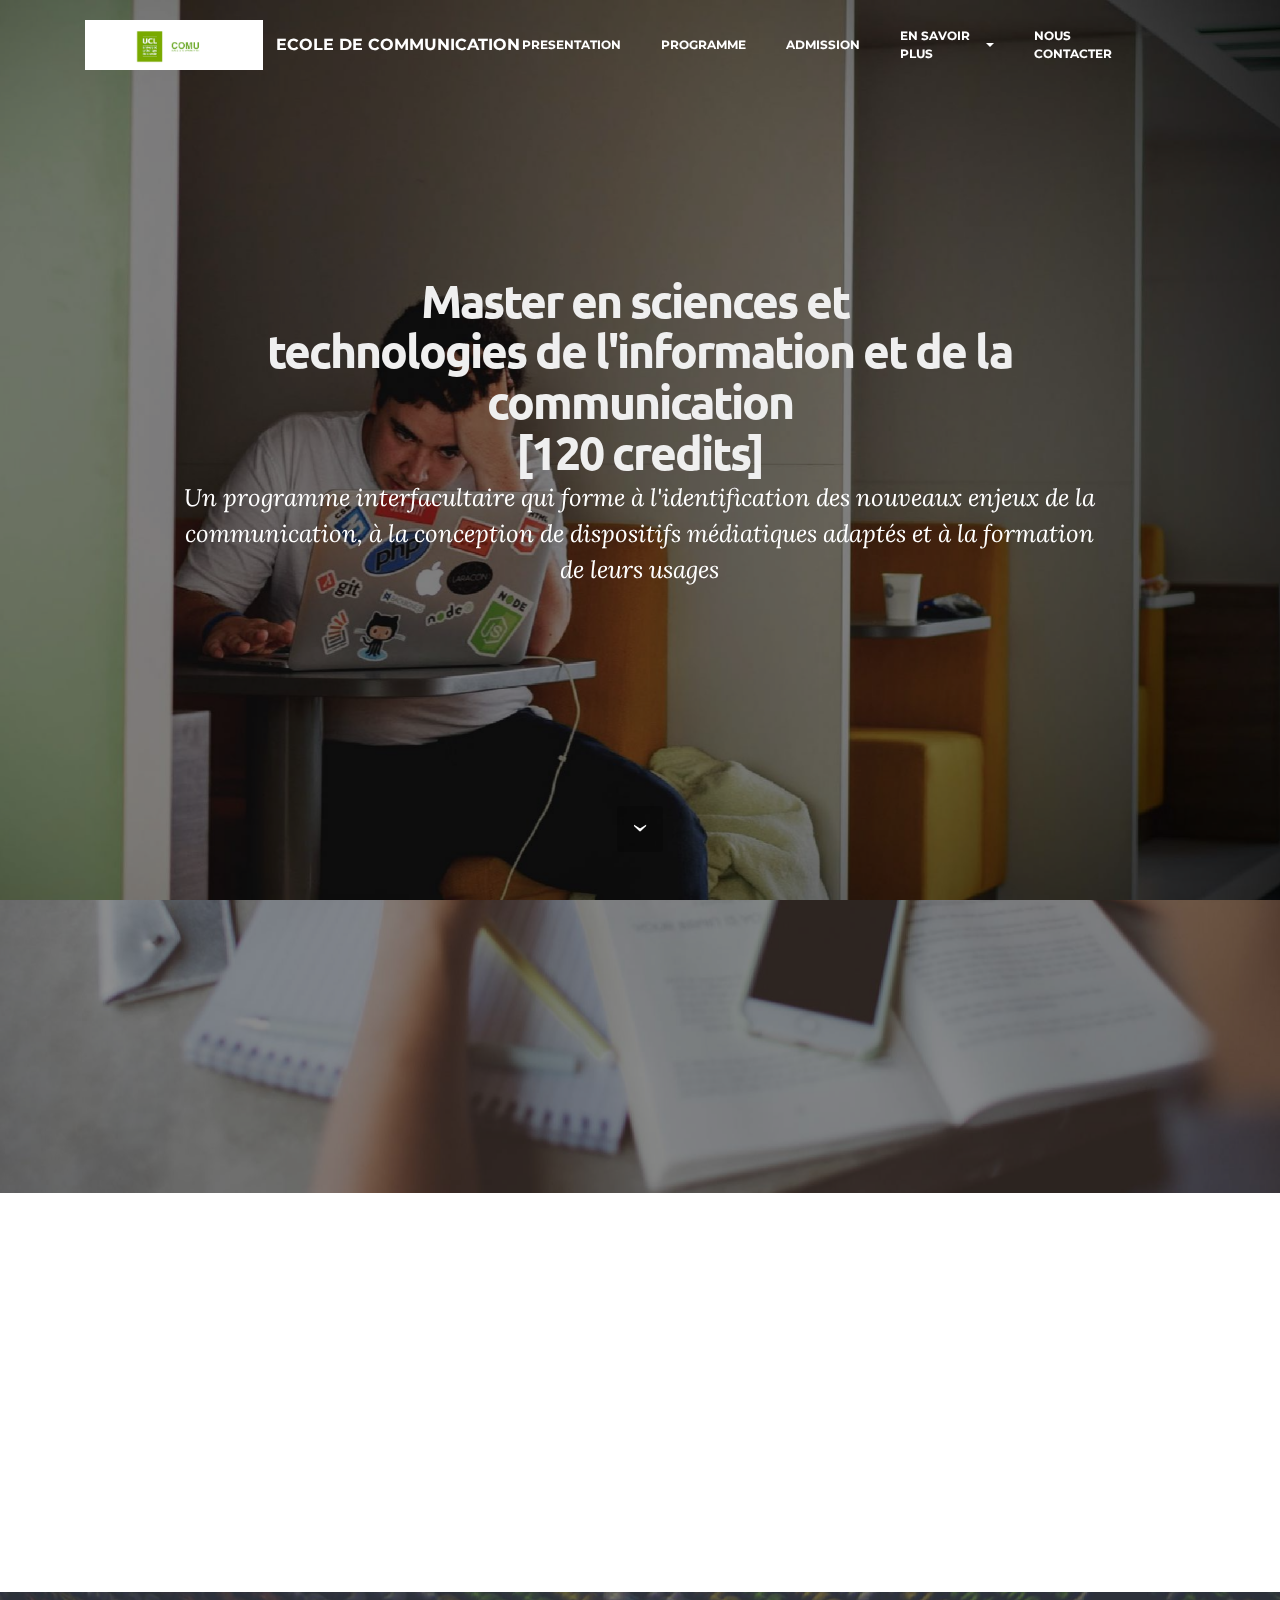
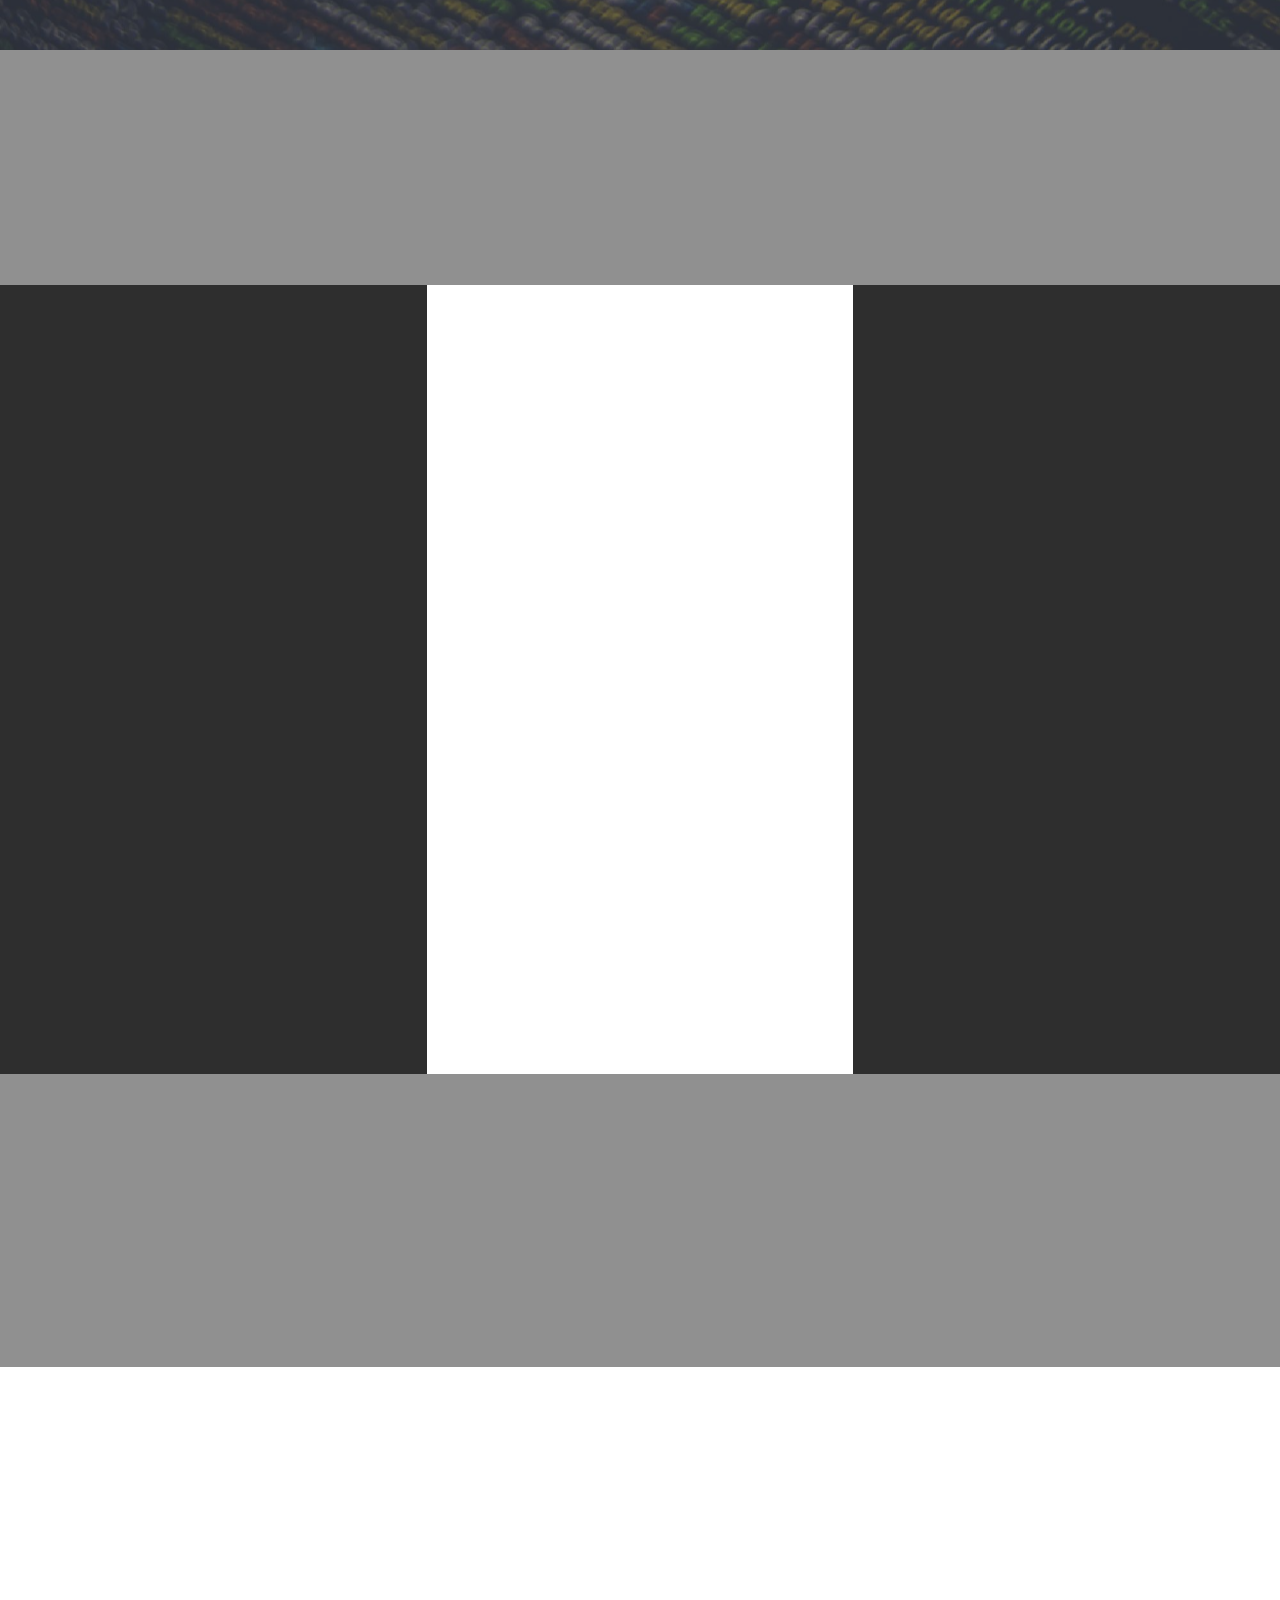
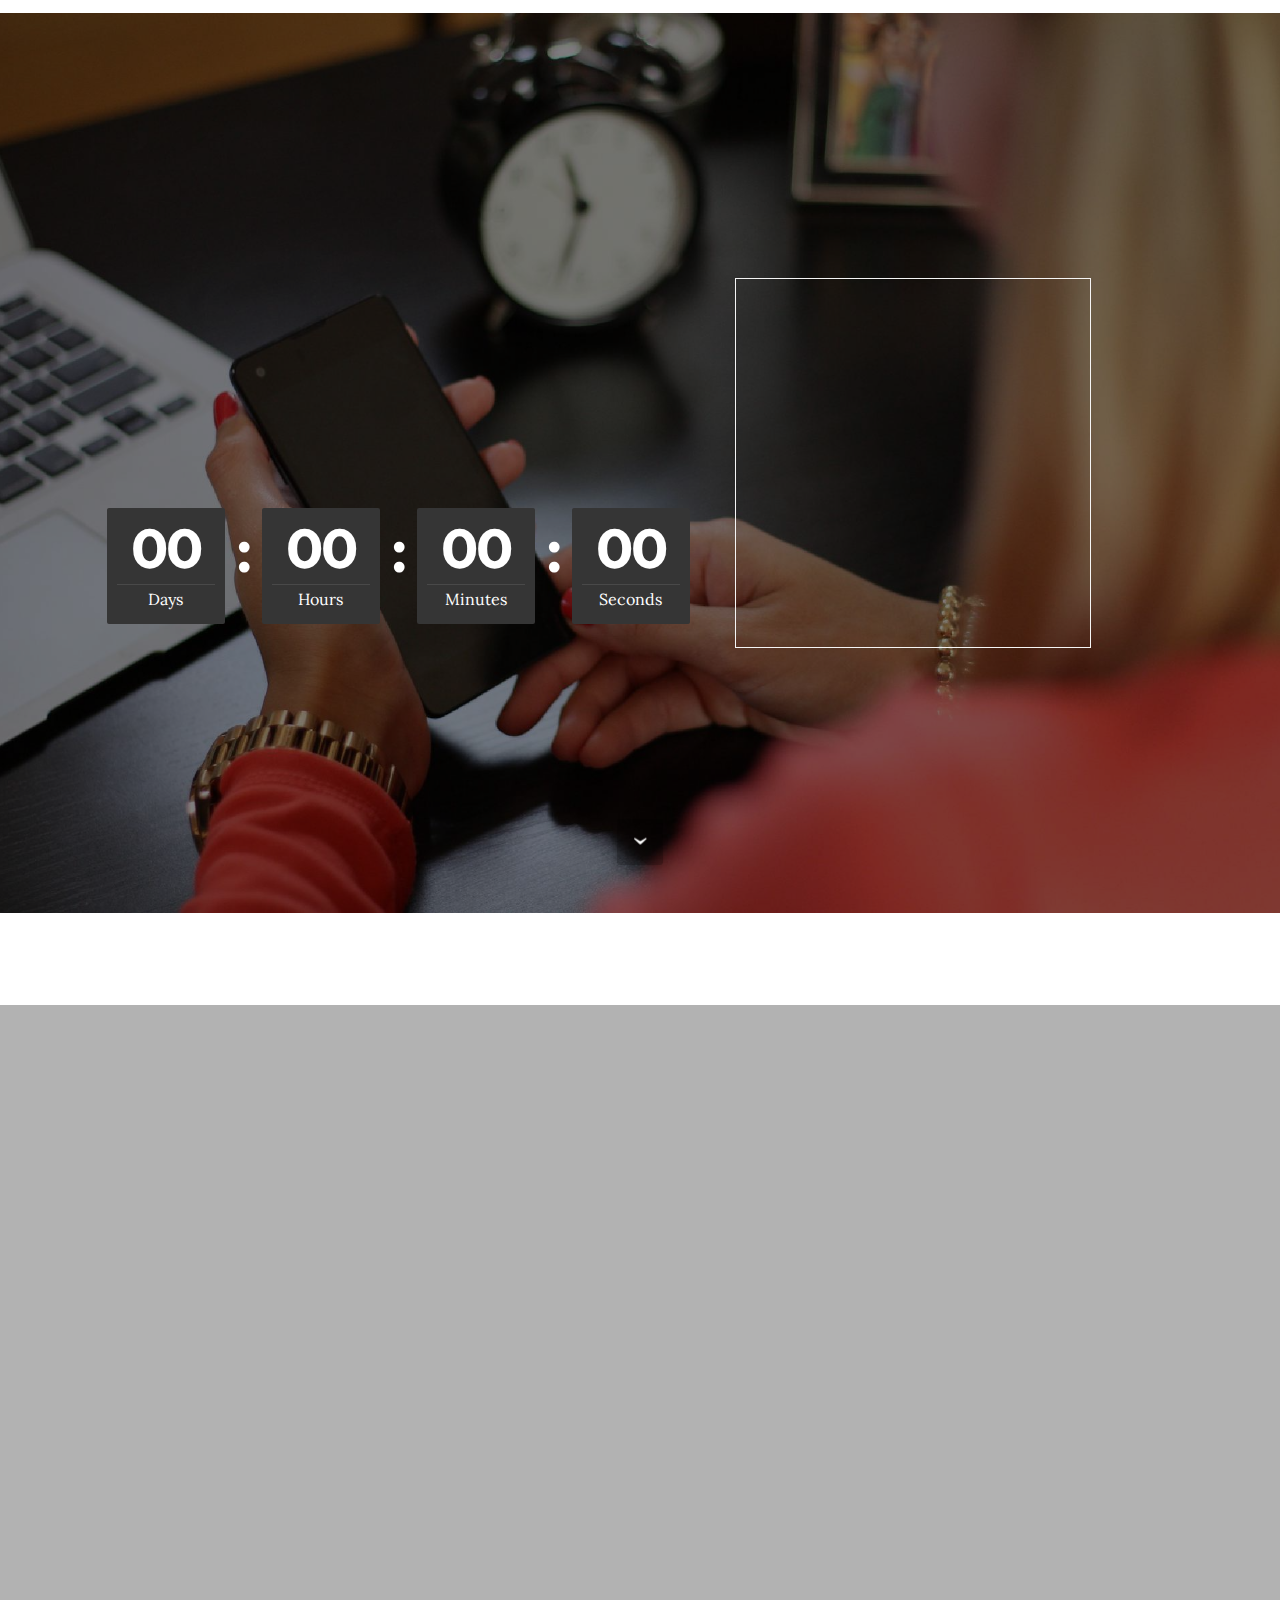
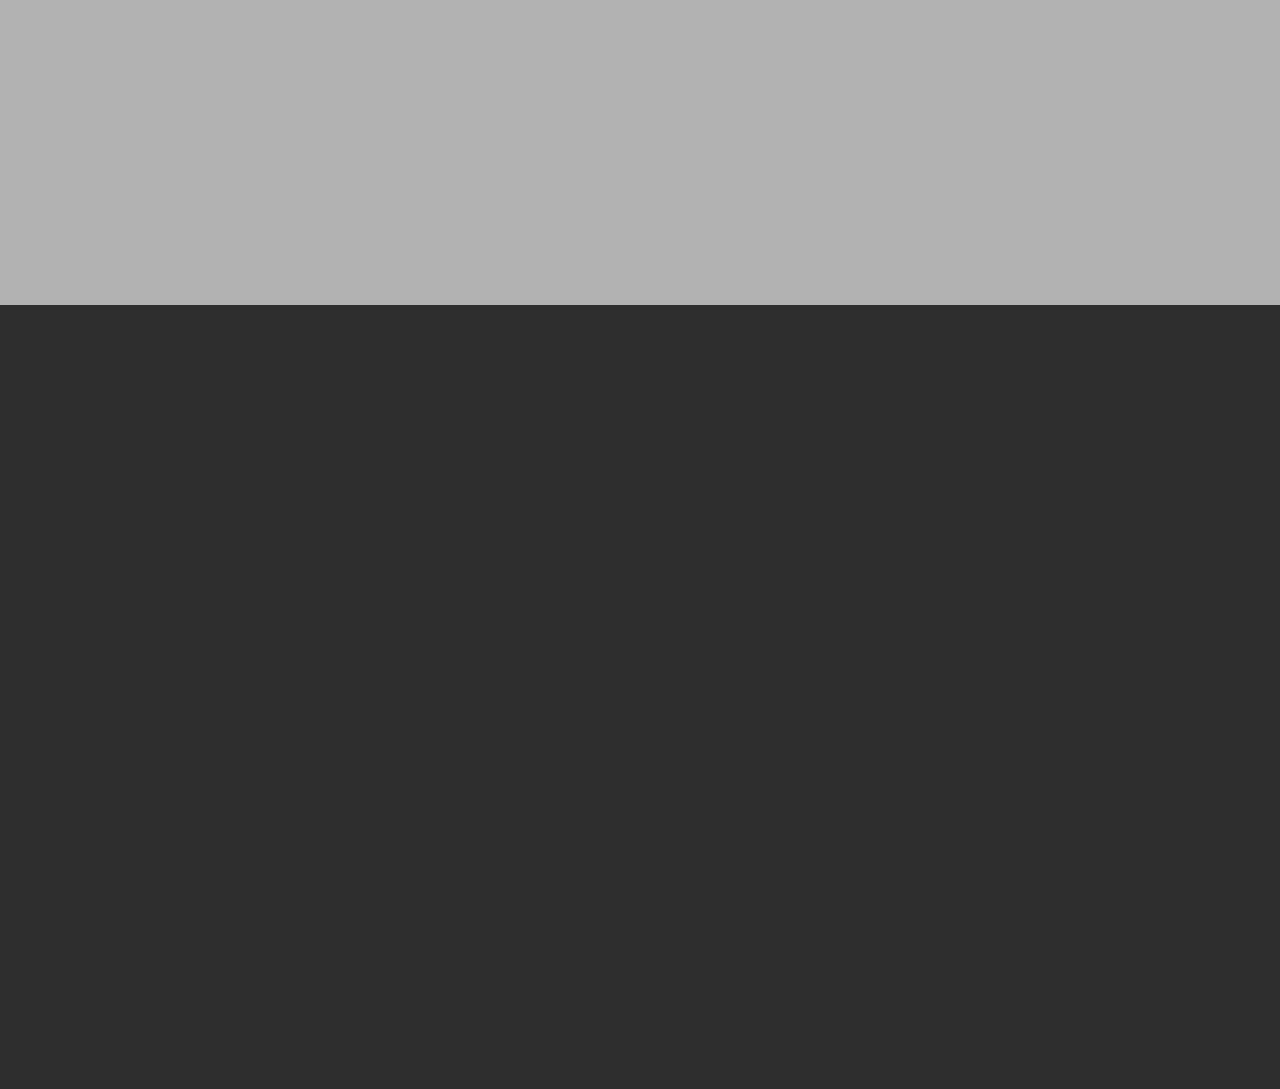
==== index.html @ 21ec198d "create github pages" ====
<!DOCTYPE html>
<html>
<head>
  <!-- Site made with Mobirise Website Builder v3.12.1, https://mobirise.com -->
  <meta charset="UTF-8">
  <meta http-equiv="X-UA-Compatible" content="IE=edge">
  <meta name="generator" content="Mobirise v3.12.1, mobirise.com">
  <meta name="viewport" content="width=device-width, initial-scale=1">
  <link rel="shortcut icon" href="assets/images/comu-455x128.png" type="image/x-icon">
  <meta name="description" content="">
  
  <link rel="stylesheet" href="https://fonts.googleapis.com/css?family=Lora:400,700,400italic,700italic&amp;subset=latin">
  <link rel="stylesheet" href="https://fonts.googleapis.com/css?family=Montserrat:400,700">
  <link rel="stylesheet" href="https://fonts.googleapis.com/css?family=Raleway:100,100i,200,200i,300,300i,400,400i,500,500i,600,600i,700,700i,800,800i,900,900i">
  <link rel="stylesheet" href="assets/bootstrap-material-design-font/css/material.css">
  <link rel="stylesheet" href="assets/web/assets/mobirise-icons/mobirise-icons.css">
  <link rel="stylesheet" href="assets/tether/tether.min.css">
  <link rel="stylesheet" href="assets/bootstrap/css/bootstrap.min.css">
  <link rel="stylesheet" href="assets/dropdown/css/style.css">
  <link rel="stylesheet" href="assets/animate.css/animate.min.css">
  <link rel="stylesheet" href="assets/socicon/css/styles.css">
  <link rel="stylesheet" href="assets/theme/css/style.css">
  <link rel="stylesheet" href="assets/mobirise3-blocks-plugin/css/style.css">
  <link rel="stylesheet" href="assets/mobirise/css/mbr-additional.css" type="text/css">
  
  
  
</head>
<body>
<section id="menu-9">

    <nav class="navbar navbar-dropdown bg-color transparent navbar-fixed-top">
        <div class="container">

            <div class="mbr-table">
                <div class="mbr-table-cell">

                    <div class="navbar-brand">
                        <a href="http://www.comu.be/comu/" target="_blank" class="navbar-logo"><img src="assets/images/comu-455x128.png" alt="Mobirise"></a>
                        <a class="navbar-caption" href="https://mobirise.com">ECOLE DE COMMUNICATION&nbsp;</a>
                    </div>

                </div>
                <div class="mbr-table-cell">

                    <button class="navbar-toggler pull-xs-right hidden-md-up" type="button" data-toggle="collapse" data-target="#exCollapsingNavbar">
                        <div class="hamburger-icon"></div>
                    </button>

                    <ul class="nav-dropdown collapse pull-xs-right nav navbar-nav navbar-toggleable-sm" id="exCollapsingNavbar"><li class="nav-item"><a class="nav-link link" href="index.html#msg-box8-4">PRESENTATION</a></li><li class="nav-item"><a class="nav-link link" href="index.html#msg-box8-a">PROGRAMME</a></li><li class="nav-item"><a class="nav-link link" href="index.html#msg-box8-b">ADMISSION</a></li><li class="nav-item dropdown"><a class="nav-link link dropdown-toggle" href="index.html#extHeader13-e" data-toggle="dropdown-submenu" aria-expanded="false">EN SAVOIR PLUS</a><div class="dropdown-menu"><a class="dropdown-item" href="index.html#extHeader13-e">Demande de brochure</a><a class="dropdown-item" href="index.html#header2-g">A propos du Bac</a></div></li><li class="nav-item"><a class="nav-link link" href="index.html#contacts2-i" aria-expanded="false">NOUS CONTACTER</a></li><li class="nav-item dropdown"><a class="nav-link link" href="https://mobirise.com/" aria-expanded="false"></a></li></ul>
                    <button hidden="" class="navbar-toggler navbar-close" type="button" data-toggle="collapse" data-target="#exCollapsingNavbar">
                        <div class="close-icon"></div>
                    </button>

                </div>
            </div>

        </div>
    </nav>

</section>

<section class="engine"><a rel="external" href="https://mobirise.com">mobirise.com</a></section><section class="mbr-section mbr-section-hero mbr-section-full mbr-parallax-background mbr-section-with-arrow mbr-after-navbar" id="header1-0" style="background-image: url(assets/images/mbr-2000x1336.jpg);">

    <div class="mbr-overlay" style="opacity: 0.5; background-color: rgb(0, 0, 0);"></div>

    <div class="mbr-table-cell">

        <div class="container">
            <div class="row">
                <div class="mbr-section col-md-10 col-md-offset-1 text-xs-center">

                    <h1 class="mbr-section-title display-1">Master en sciences et&nbsp;<br>technologies de l'information et de la communication <br>[120 credits]<br></h1>
                    <p class="mbr-section-lead lead">Un programme interfacultaire qui forme à l'identification des nouveaux enjeux de la communication, à la conception de dispositifs médiatiques adaptés et à la formation de leurs usages</p>
                    
                </div>
            </div>
        </div>
    </div>

    <div class="mbr-arrow mbr-arrow-floating" aria-hidden="true"><a href="#msg-box8-4"><i class="mbr-arrow-icon"></i></a></div>

</section>

<section class="mbr-section article mbr-parallax-background" id="msg-box8-4" style="background-image: url(assets/images/mbr-2000x1511.jpg); padding-top: 120px; padding-bottom: 120px;">

    <div class="mbr-overlay" style="opacity: 0.5; background-color: rgb(34, 34, 34);">
    </div>
    <div class="container">
        <div class="row">
            <div class="col-md-8 col-md-offset-2 text-xs-center">
                <h3 class="mbr-section-title display-2">Philosophie de la formation</h3>
                
                
            </div>
        </div>
    </div>

</section>

<section class="mbr-section article mbr-section__container" id="content7-5" style="background-color: rgb(255, 255, 255); padding-top: 20px; padding-bottom: 20px;">

    <div class="container">
        <div class="row">
            <div class="col-xs-12 col-md-4 lead"><p>Cette formation vise à vous former aux compétences requises pour :</p><ul><li><strong>identifier les nouveaux enjeux</strong> liés au développement de technologies médiatiques et numériques ;</li><li><strong>concevoir</strong>, <strong>réaliser</strong>, <strong>mettre en place</strong> et <strong>évaluer</strong> des dispositifs médiatiques adaptés ;</li><li><strong>former les usagers</strong> de ceux-ci aux nouvelles compétences médiatiques et numériques.&nbsp;</li></ul></div>
            <div class="col-xs-12 col-md-4 lead"><p>Les <strong>dispositifs</strong> que vous développerez et analyserez [livre électronique, app mobile, animation théâtrale ou muséale, site web, documentaire, jeu, etc.] &nbsp;seront abordés en tant qu'agencements médiatiques, c'est-à-dire possédant une <strong>dimension informationnelle</strong> [traiter un thème], <strong>technique</strong> [être une machine] et <strong>sociale</strong> [relier les personnes]. Ces dispositifs ont pour objet de produire, mettre à disposition et valoriser des ressources et favoriser la médiation de connaissances.&nbsp;</p></div>
            <div class="col-xs-12 col-md-4 lead"><p>Pour assurer à cette formation l'<strong>expertise interdisciplinaire</strong> nécessaire, ce master est construit sur une structure interfacultaire au sein de l'UCL, qui associe la Faculté de philosophie, arts et lettres et la Faculté des sciences économiques, sociales, politiques et de communication, plus particulièrement son Ecole de communication.</p><p><br></p><p>Le <strong>programme</strong> se compose d'un tronc commun, d'une finalité spécialisée, d'un mémoire, d'un stage et de 3 blocs d'options à choisir.</p></div>
        </div>
    </div>

</section>

<section class="mbr-section article mbr-parallax-background" id="msg-box8-a" style="background-image: url(assets/images/mbr-3-2000x1333.jpg); padding-top: 120px; padding-bottom: 120px;">

    <div class="mbr-overlay" style="opacity: 0.5; background-color: rgb(34, 34, 34);">
    </div>
    <div class="container">
        <div class="row">
            <div class="col-md-8 col-md-offset-2 text-xs-center">
                <h3 class="mbr-section-title display-2">Structure du programme</h3>
                
                
            </div>
        </div>
    </div>

</section>

<section class="mbr-cards mbr-section mbr-section-nopadding" id="features1-7" style="background-color: rgb(255, 255, 255);">

        

    <div class="mbr-cards-row row striped">

        <div class="mbr-cards-col col-xs-12 col-lg-4" style="padding-top: 80px; padding-bottom: 80px;">
            <div class="container">
                <div class="card cart-block">
                    <div class="card-img"><img src="assets/images/table.jpg" class="card-img-top"></div>
                    <div class="card-block">
                        <h4 class="card-title">Tronc &nbsp;commun</h4>
                        <h5 class="card-subtitle">La formation de base</h5>
                        <p class="card-text">Parcours Multimédia<br>Dispositifs médiatiques et connaissances<br>Méthodologies de traitement informatique des données<br>Langues (anglais ou néerlandais)<br>Stage<br>Mémoire</p>
                        <div class="card-btn"><a href="https://uclouvain.be/prog-2017-stic2m-lstic200t" class="btn btn-primary" target="_blank"><span class="mbri-plus mbr-iconfont mbr-iconfont-btn"></span></a></div>
                    </div>
                </div>
            </div>
        </div>
        <div class="mbr-cards-col col-xs-12 col-lg-4" style="padding-top: 80px; padding-bottom: 80px;">
            <div class="container">
                <div class="card cart-block">
                    <div class="card-img"><img src="assets/images/desktop.jpg" class="card-img-top"></div>
                    <div class="card-block">
                        <h4 class="card-title">Finalité spécialisée</h4>
                        <h5 class="card-subtitle">Ingénierie et technologies de la connaissance&nbsp;</h5>
                        <p class="card-text">Littératie médiatique<br>Sémiotique cognitive<br>Médias numériques et éducation<br>Séminaire de recherche en technologies cognitives [1] et [2]<br>Atelier de conception de médias [1] et [2]<br>Laboratoire de réalisation de multimédia<br></p>
                        <div class="card-btn"><a href="https://uclouvain.be/prog-2017-stic2m-lstic920s" class="btn btn-primary" target="_blank"><span class="mbri-plus mbr-iconfont mbr-iconfont-btn"></span></a></div>
                    </div>
                </div>
            </div>
        </div>
        <div class="mbr-cards-col col-xs-12 col-lg-4" style="padding-top: 80px; padding-bottom: 80px;">
            <div class="container">
                <div class="card cart-block">
                    <div class="card-img"><img src="assets/images/coworkers.jpg" class="card-img-top"></div>
                    <div class="card-block">
                        <h4 class="card-title">Options</h4>
                        <h5 class="card-subtitle">et cours au choix</h5>
                        <p class="card-text">Humanités numériques<br>Médiation des savoirs<br>Ergonomie cognitive<br>Bibliothéconomie<br>Techniques multimédia<br>Archivistique numérique<br>Genres médiatiques<br>Anthropologie du numérique<br>Echange erasmus/international<br>Cours au choix [2eme stage...]</p>
                        <div class="card-btn"><a href="https://uclouvain.be/prog-2017-stic2m-options" class="btn btn-primary" target="_blank"><span class="mbri-plus mbr-iconfont mbr-iconfont-btn"></span></a></div>
                    </div>
                </div>
            </div>
        </div>
        
        
        
    </div>
</section>

<section class="mbr-section article mbr-parallax-background" id="msg-box8-b" style="background-image: url(assets/images/mbr-6-2000x1333.jpg); padding-top: 120px; padding-bottom: 120px;">

    <div class="mbr-overlay" style="opacity: 0.5; background-color: rgb(34, 34, 34);">
    </div>
    <div class="container">
        <div class="row">
            <div class="col-md-8 col-md-offset-2 text-xs-center">
                <h3 class="mbr-section-title display-2">Conditions d'admission</h3>
                
                
            </div>
        </div>
    </div>

</section>

<section class="mbr-section article mbr-section__container" id="content1-c" style="background-color: rgb(255, 255, 255); padding-top: 20px; padding-bottom: 20px;">

    <div class="container">
        <div class="row">
            <div class="col-xs-12 lead"><p>1° Être titulaire d’un diplôme universitaire de premier cycle.</p><p><br></p><p>2° Apporter la preuve d'une maîtrise suffisante de la langue française (niveau B1 du <a href="https://cdn.uclouvain.be/reddot/doc/psp/documents/cadrecommun.pdf" target="_blank">Cadre européen commun de référence</a>).</p><p><br></p><p>3° Ce master n’étant pas lié à un bac spécifique (master dit « orphelin »), l’admission se fait uniquement sur dossier. En fonction du parcours antérieur de l'étudiant et des prérequis manquants, le jury pourra ajouter au programme de Master, un complément de formation de maximum 60 crédits (voir liste dans <a href="https://uclouvain.be/prog-2017-stic2m-module_complementaire" target="_blank">les conditions complémentaires d’accès</a>). Les unités d’enseignement reprises dans cette liste sont indicatives. En fonction du parcours antérieur de l’étudiant, d’autres unités pourraient être ajoutées à cette liste, sans toutefois pouvoir dépasser les 60 crédits.</p></div>
        </div>
    </div>

</section>

<section class="mbr-section mbr-section-hero mbr-section-full extHeader13" id="extHeader13-e" style="background-image: url(assets/images/mbr-4-2000x1333.jpg);">

    <div class="mbr-overlay" style="opacity: 0.5; background-color: rgb(0, 0, 0);">
    </div>

    <div class="mbr-table mbr-table-full">
        <div class="mbr-table-cell">

            <div class="container">
                <div class="mbr-section row">
                    <div class="mbr-table-md-up">
                        
                        

                        <div class="mbr-table-cell mbr-right-padding-md-up col-md-7 text-xs-center text-md-right">
                           <div class="container2">
                                <h3 class="mbr-section-title display-2">En savoir plus ?</h3>
                                <div class="mbr-section-text lead">
                                    <p>La rentrée académique 2017-2018 arrive à grands pas. N'hésitez pas à vous informer davantage en demandant la brochure détaillée du Master STIC.</p>
                                </div>
                                <div class="countdown" data-end="2017/09/14"></div>
                            </div>
                        </div>
                        <div class="form-table mbr-valign-top col-md-9  formblock" data-form-type="formoid">
                            <h4 class="mbr-section-title display-2">Brochure</h4>
                            <div data-form-alert="true">
                                <div hidden="" data-form-alert-success="true" class="alert alert-form alert-success text-xs-center">Merci pour votre demande d'informations ! La brochure vous sera adressée très prochainement par e-mail.</div>
                            </div>
                            <form action="https://mobirise.com/" method="post" data-form-title="En savoir plus ?">
                                <input type="hidden" value="Oumz14trfjn4SS+um+Z57Z8kpJUx4ws8sArw1XIus4uU7OBzGtEomROXF6buUb5M2i+4WoTfgZeLCpgN+/0hPYBHzzkdHjrAcl0WZS6tV8SwkqBY0lZFlGp76eYPQM/j" data-form-email="true">

                                    <div class="col-xs-12">
                                         <input type="text" class="form-control" name="name" required="" data-form-field="Name" placeholder="Nom*">
                                    </div>

                                    <div class="col-xs-12"> 
                                         <input type="text" class="form-control" name="email" required="" data-form-field="Email" placeholder="Email*">    
                                    </div>

                                    <div class="col-xs-12">
                                         <input type="text" class="form-control" name="phone" required="" data-form-field="Phone" placeholder="Tel./mobile*">
                                    </div>

                                    
                                <div class="col-xs-12" style="margin-top: 10px; text-align: center"><button type="submit" class="btn btn-info">Envoi</button></div>
                            </form>
                        </div>
                    </div>
                </div>
            </div>
        </div>
    </div>

    <div class="mbr-arrow mbr-arrow-floating hidden-sm-down" aria-hidden="true"><a href="#header3-f"><i class="mbr-arrow-icon"></i></a></div>

</section>

<section class="mbr-section mbr-section__container article" id="header3-f" style="background-color: rgb(255, 255, 255); padding-top: 20px; padding-bottom: 20px;">
    <div class="container">
        <div class="row">
            <div class="col-xs-12">
                <h3 class="mbr-section-title display-2">En Bac 1 à l'Université ?</h3>
                
            </div>
        </div>
    </div>
</section>

<section class="mbr-section mbr-section-hero mbr-section-full header2 mbr-parallax-background" id="header2-g" style="background-image: url(assets/images/mbr-5-2000x1333.jpg);">

    <div class="mbr-overlay" style="opacity: 0.3; background-color: rgb(0, 0, 0);">
    </div>

    <div class="mbr-table mbr-table-full">
        <div class="mbr-table-cell">

            <div class="container">
                <div class="mbr-section row">
                    <div class="mbr-table-md-up">
                        
                        
                        

                        <div class="mbr-table-cell col-md-5 content-size text-xs-center text-md-right">

                            <h3 class="mbr-section-title display-2">Bachelier en Information &amp; Communication</h3>

                            <div class="mbr-section-text">
                                <p>Le programme 2017-2018 du BAC Infocom de l'UCL inclus de nouveaux cours (module d'ouverture) qui vous permettront de découvrir et de vous orienter vers le Master en Sciences et Technologies de l'Information et de la Communication.&nbsp;</p>
                            </div>

                            <div class="mbr-section-btn"><a class="btn btn-primary" href="https://uclouvain.be/prog-2017-comu1ba-ppm" target="_blank">En savoir plus</a></div>

                        </div>
                        <div class="mbr-table-cell mbr-valign-top mbr-left-padding-md-up col-md-7 image-size" style="width: 50%;">
                            <div class="mbr-figure"><img src="assets/images/mbr-1400x933.jpg"></div>
                        </div>

                    </div>
                </div>
            </div>

        </div>
    </div>

    

</section>

<section class="mbr-section mbr-section-md-padding mbr-footer footer2" id="contacts2-i" style="background-color: rgb(46, 46, 46); padding-top: 90px; padding-bottom: 30px;">
    
    <div class="container">
        <div class="row">
            <div class="mbr-footer-content col-xs-12 col-md-3">
                <p><strong>COMU&nbsp;</strong><br>
Ecole de Communication<br>Collège Léon Dupriez, SH01<br>Ruelle de la Lanterne magique 14/L2.03.02<br>B-1348 Louvain-la-Neuve<br>Belgique<br><br><br>
<strong>Contacts (STIC)</strong><br>
Email: laurence.minguet@uclouvain.be<br>
Phone: +32 (0) 10472797<br>
Fax: +32 (0) 10473044</p>
            </div>
            <div class="mbr-footer-content col-xs-12 col-md-3"><p class="mbr-contacts__text"><strong>Liens</strong></p><ul><li><a href="http://www.comu.be/comu/" target="_blank">COMU.be</a></li><li><a href="https://uclouvain.be/fr/etudier/inscriptions" target="_blank">Inscription UCL</a></li><li><a href="https://uclouvain.be/fr/etudier/cio" target="_blank">Choisir ses études</a></li><li><a href="https://uclouvain.be/fr/etudier" target="_blank">Plus d'infos ?</a></li></ul></div>
            <div class="col-xs-12 col-md-6">
                <div class="mbr-map"><iframe frameborder="0" style="border:0" src="https://www.google.com/maps/embed/v1/place?key=AIzaSyA0Dx_boXQiwvdz8sJHoYeZNVTdoWONYkU&amp;q=place_id:EkhSdWUgZGUgbGEgTGFudGVybmUgTWFnaXF1ZSAxNCwgMTM0OCBPdHRpZ25pZXMtTG91dmFpbi1sYS1OZXV2ZSwgQmVsZ2lxdWU" allowfullscreen=""></iframe></div>
            </div>
        </div>
    </div>
</section>

<section class="mbr-section mbr-section-md-padding" id="social-buttons3-k" style="background-color: rgb(46, 46, 46); padding-top: 90px; padding-bottom: 90px;">
    
    <div class="container">
        <div class="row">
            <div class="col-md-8 col-md-offset-2 text-xs-center">
                <h3 class="mbr-section-title display-2">SHARE THIS PAGE!</h3>
                <div>

                  <div class="mbr-social-likes" data-counters="false">
                    <span class="btn btn-social facebook" title="Share link on Facebook">
                        <i class="socicon socicon-facebook"></i>
                    </span>
                    <span class="btn btn-social twitter" title="Share link on Twitter">
                        <i class="socicon socicon-twitter"></i>
                    </span>
                    <span class="btn btn-social plusone" title="Share link on Google+">
                        <i class="socicon socicon-googleplus"></i>
                    </span>
                    
                    
                  </div>

                </div>
            </div>
        </div>
    </div>
</section>


  <script src="assets/web/assets/jquery/jquery.min.js"></script>
  <script src="assets/tether/tether.min.js"></script>
  <script src="assets/bootstrap/js/bootstrap.min.js"></script>
  <script src="assets/smooth-scroll/smooth-scroll.js"></script>
  <script src="assets/dropdown/js/script.min.js"></script>
  <script src="assets/touch-swipe/jquery.touch-swipe.min.js"></script>
  <script src="assets/viewport-checker/jquery.viewportchecker.js"></script>
  <script src="assets/jarallax/jarallax.js"></script>
  <script src="assets/countdown/jquery.countdown.min.js"></script>
  <script src="assets/social-likes/social-likes.js"></script>
  <script src="assets/theme/js/script.js"></script>
  <script src="assets/mobirise3-blocks-plugin/js/script.js"></script>
  <script src="assets/formoid/formoid.min.js"></script>
  
  
  <input name="animation" type="hidden">
  </body>
</html>
---- assets/bootstrap-material-design-font/css/material.css ----
@font-face {
  font-family: 'Material-Design-Icons';
  src: url('../fonts/Material-Design-Icons.eot?3ocs8m');
  src: url('../fonts/Material-Design-Icons.eot?#iefix3ocs8m') format('embedded-opentype'), url('../fonts/Material-Design-Icons.woff?3ocs8m') format('woff'), url('../fonts/Material-Design-Icons.ttf?3ocs8m') format('truetype'), url('../fonts/Material-Design-Icons.svg?3ocs8m#Material-Design-Icons') format('svg');
  font-weight: normal;
  font-style: normal;
}
[class^="mdi-"],
[class*="mdi-"] {
  speak: none;
  display: inline-block;
  font-style: normal;
  font-variant:normal;
  font-weight:normal;
  /*font-size:24px;*/
  line-height:1;
  font-family:'Material-Design-Icons' !important;
  text-rendering: auto;
  
  -webkit-font-smoothing: antialiased;
  -moz-osx-font-smoothing: grayscale;
  -webkit-transform: translate(0, 0);
      -ms-transform: translate(0, 0);
          transform: translate(0, 0);
}
[class^="mdi-"]:before,
[class*="mdi-"]:before {
  display: inline-block;
  speak: none;
  text-decoration: inherit;
}
[class^="mdi-"].pull-left,
[class*="mdi-"].pull-left {
  margin-right: .3em;
}
[class^="mdi-"].pull-right,
[class*="mdi-"].pull-right {
  margin-left: .3em;
}
[class^="mdi-"].mdi-lg:before,
[class*="mdi-"].mdi-lg:before,
[class^="mdi-"].mdi-lg:after,
[class*="mdi-"].mdi-lg:after {
  font-size: 1.33333333em;
  line-height: 0.75em;
  vertical-align: -15%;
}
[class^="mdi-"].mdi-2x:before,
[class*="mdi-"].mdi-2x:before,
[class^="mdi-"].mdi-2x:after,
[class*="mdi-"].mdi-2x:after {
  font-size: 2em;
}
[class^="mdi-"].mdi-3x:before,
[class*="mdi-"].mdi-3x:before,
[class^="mdi-"].mdi-3x:after,
[class*="mdi-"].mdi-3x:after {
  font-size: 3em;
}
[class^="mdi-"].mdi-4x:before,
[class*="mdi-"].mdi-4x:before,
[class^="mdi-"].mdi-4x:after,
[class*="mdi-"].mdi-4x:after {
  font-size: 4em;
}
[class^="mdi-"].mdi-5x:before,
[class*="mdi-"].mdi-5x:before,
[class^="mdi-"].mdi-5x:after,
[class*="mdi-"].mdi-5x:after {
  font-size: 5em;
}
[class^="mdi-device-signal-cellular-"]:after,
[class^="mdi-device-battery-"]:after,
[class^="mdi-device-battery-charging-"]:after,
[class^="mdi-device-signal-cellular-connected-no-internet-"]:after,
[class^="mdi-device-signal-wifi-"]:after,
[class^="mdi-device-signal-wifi-statusbar-not-connected"]:after,
.mdi-device-network-wifi:after {
  opacity: .3;
  position: absolute;
  left: 0;
  top: 0;
  z-index: 1;
  display: inline-block;
  speak: none;
  text-decoration: inherit;
}
[class^="mdi-device-signal-cellular-"]:after {
  content: "\e758";
}
[class^="mdi-device-battery-"]:after {
  content: "\e735";
}
[class^="mdi-device-battery-charging-"]:after {
  content: "\e733";
}
[class^="mdi-device-signal-cellular-connected-no-internet-"]:after {
  content: "\e75d";
}
[class^="mdi-device-signal-wifi-"]:after,
.mdi-device-network-wifi:after {
  content: "\e765";
}
[class^="mdi-device-signal-wifi-statusbasr-not-connected"]:after {
  content: "\e8f7";
}
.mdi-device-signal-cellular-off:after,
.mdi-device-signal-cellular-null:after,
.mdi-device-signal-cellular-no-sim:after,
.mdi-device-signal-wifi-off:after,
.mdi-device-signal-wifi-4-bar:after,
.mdi-device-signal-cellular-4-bar:after,
.mdi-device-battery-alert:after,
.mdi-device-signal-cellular-connected-no-internet-4-bar:after,
.mdi-device-battery-std:after,
.mdi-device-battery-full .mdi-device-battery-unknown:after {
  content: "";
}
.mdi-fw {
  width: 1.28571429em;
  text-align: center;
}
.mdi-ul {
  padding-left: 0;
  margin-left: 2.14285714em;
  list-style-type: none;
}
.mdi-ul > li {
  position: relative;
}
.mdi-li {
  position: absolute;
  left: -2.14285714em;
  width: 2.14285714em;
  top: 0.14285714em;
  text-align: center;
}
.mdi-li.mdi-lg {
  left: -1.85714286em;
}
.mdi-border {
  padding: .2em .25em .15em;
  border: solid 0.08em #eeeeee;
  border-radius: .1em;
}
.mdi-spin {
  -webkit-animation: mdi-spin 2s infinite linear;
  animation: mdi-spin 2s infinite linear;
  -webkit-transform-origin: 50% 50%;
  -ms-transform-origin: 50% 50%;
      transform-origin: 50% 50%;
}
.mdi-pulse {
  -webkit-animation: mdi-spin 1s steps(8) infinite;
  animation: mdi-spin 1s steps(8) infinite;
  -webkit-transform-origin: 50% 50%;
  -ms-transform-origin: 50% 50%;
      transform-origin: 50% 50%;
}
@-webkit-keyframes mdi-spin {
  0% {
    -webkit-transform: rotate(0deg);
    transform: rotate(0deg);
  }
  100% {
    -webkit-transform: rotate(359deg);
    transform: rotate(359deg);
  }
}
@keyframes mdi-spin {
  0% {
    -webkit-transform: rotate(0deg);
    transform: rotate(0deg);
  }
  100% {
    -webkit-transform: rotate(359deg);
    transform: rotate(359deg);
  }
}
.mdi-rotate-90 {
  filter: progid:DXImageTransform.Microsoft.BasicImage(rotation=1);
  -webkit-transform: rotate(90deg);
  -ms-transform: rotate(90deg);
  transform: rotate(90deg);
}
.mdi-rotate-180 {
  filter: progid:DXImageTransform.Microsoft.BasicImage(rotation=2);
  -webkit-transform: rotate(180deg);
  -ms-transform: rotate(180deg);
  transform: rotate(180deg);
}
.mdi-rotate-270 {
  filter: progid:DXImageTransform.Microsoft.BasicImage(rotation=3);
  -webkit-transform: rotate(270deg);
  -ms-transform: rotate(270deg);
  transform: rotate(270deg);
}
.mdi-flip-horizontal {
  filter: progid:DXImageTransform.Microsoft.BasicImage(rotation=0, mirror=1);
  -webkit-transform: scale(-1, 1);
  -ms-transform: scale(-1, 1);
  transform: scale(-1, 1);
}
.mdi-flip-vertical {
  filter: progid:DXImageTransform.Microsoft.BasicImage(rotation=2, mirror=1);
  -webkit-transform: scale(1, -1);
  -ms-transform: scale(1, -1);
  transform: scale(1, -1);
}
:root .mdi-rotate-90,
:root .mdi-rotate-180,
:root .mdi-rotate-270,
:root .mdi-flip-horizontal,
:root .mdi-flip-vertical {
  -webkit-filter: none;
          filter: none;
}
.mdi-stack {
  position: relative;
  display: inline-block;
  width: 2em;
  height: 2em;
  line-height: 2em;
  vertical-align: middle;
}
.mdi-stack-1x,
.mdi-stack-2x {
  position: absolute;
  left: 0;
  width: 100%;
  text-align: center;
}
.mdi-stack-1x {
  line-height: inherit;
}
.mdi-stack-2x {
  font-size: 2em;
}
.mdi-inverse {
  color: #ffffff;
}
/* Start Icons */
.mdi-action-3d-rotation:before {
  content: "\e600";
}
.mdi-action-accessibility:before {
  content: "\e601";
}
.mdi-action-account-balance-wallet:before {
  content: "\e602";
}
.mdi-action-account-balance:before {
  content: "\e603";
}
.mdi-action-account-box:before {
  content: "\e604";
}
.mdi-action-account-child:before {
  content: "\e605";
}
.mdi-action-account-circle:before {
  content: "\e606";
}
.mdi-action-add-shopping-cart:before {
  content: "\e607";
}
.mdi-action-alarm-add:before {
  content: "\e608";
}
.mdi-action-alarm-off:before {
  content: "\e609";
}
.mdi-action-alarm-on:before {
  content: "\e60a";
}
.mdi-action-alarm:before {
  content: "\e60b";
}
.mdi-action-android:before {
  content: "\e60c";
}
.mdi-action-announcement:before {
  content: "\e60d";
}
.mdi-action-aspect-ratio:before {
  content: "\e60e";
}
.mdi-action-assessment:before {
  content: "\e60f";
}
.mdi-action-assignment-ind:before {
  content: "\e610";
}
.mdi-action-assignment-late:before {
  content: "\e611";
}
.mdi-action-assignment-return:before {
  content: "\e612";
}
.mdi-action-assignment-returned:before {
  content: "\e613";
}
.mdi-action-assignment-turned-in:before {
  content: "\e614";
}
.mdi-action-assignment:before {
  content: "\e615";
}
.mdi-action-autorenew:before {
  content: "\e616";
}
.mdi-action-backup:before {
  content: "\e617";
}
.mdi-action-book:before {
  content: "\e618";
}
.mdi-action-bookmark-outline:before {
  content: "\e619";
}
.mdi-action-bookmark:before {
  content: "\e61a";
}
.mdi-action-bug-report:before {
  content: "\e61b";
}
.mdi-action-cached:before {
  content: "\e61c";
}
.mdi-action-check-circle:before {
  content: "\e61d";
}
.mdi-action-class:before {
  content: "\e61e";
}
.mdi-action-credit-card:before {
  content: "\e61f";
}
.mdi-action-dashboard:before {
  content: "\e620";
}
.mdi-action-delete:before {
  content: "\e621";
}
.mdi-action-description:before {
  content: "\e622";
}
.mdi-action-dns:before {
  content: "\e623";
}
.mdi-action-done-all:before {
  content: "\e624";
}
.mdi-action-done:before {
  content: "\e625";
}
.mdi-action-event:before {
  content: "\e626";
}
.mdi-action-exit-to-app:before {
  content: "\e627";
}
.mdi-action-explore:before {
  content: "\e628";
}
.mdi-action-extension:before {
  content: "\e629";
}
.mdi-action-face-unlock:before {
  content: "\e62a";
}
.mdi-action-favorite-outline:before {
  content: "\e62b";
}
.mdi-action-favorite:before {
  content: "\e62c";
}
.mdi-action-find-in-page:before {
  content: "\e62d";
}
.mdi-action-find-replace:before {
  content: "\e62e";
}
.mdi-action-flip-to-back:before {
  content: "\e62f";
}
.mdi-action-flip-to-front:before {
  content: "\e630";
}
.mdi-action-get-app:before {
  content: "\e631";
}
.mdi-action-grade:before {
  content: "\e632";
}
.mdi-action-group-work:before {
  content: "\e633";
}
.mdi-action-help:before {
  content: "\e634";
}
.mdi-action-highlight-remove:before {
  content: "\e635";
}
.mdi-action-history:before {
  content: "\e636";
}
.mdi-action-home:before {
  content: "\e637";
}
.mdi-action-https:before {
  content: "\e638";
}
.mdi-action-info-outline:before {
  content: "\e639";
}
.mdi-action-info:before {
  content: "\e63a";
}
.mdi-action-input:before {
  content: "\e63b";
}
.mdi-action-invert-colors:before {
  content: "\e63c";
}
.mdi-action-label-outline:before {
  content: "\e63d";
}
.mdi-action-label:before {
  content: "\e63e";
}
.mdi-action-language:before {
  content: "\e63f";
}
.mdi-action-launch:before {
  content: "\e640";
}
.mdi-action-list:before {
  content: "\e641";
}
.mdi-action-lock-open:before {
  content: "\e642";
}
.mdi-action-lock-outline:before {
  content: "\e643";
}
.mdi-action-lock:before {
  content: "\e644";
}
.mdi-action-loyalty:before {
  content: "\e645";
}
.mdi-action-markunread-mailbox:before {
  content: "\e646";
}
.mdi-action-note-add:before {
  content: "\e647";
}
.mdi-action-open-in-browser:before {
  content: "\e648";
}
.mdi-action-open-in-new:before {
  content: "\e649";
}
.mdi-action-open-with:before {
  content: "\e64a";
}
.mdi-action-pageview:before {
  content: "\e64b";
}
.mdi-action-payment:before {
  content: "\e64c";
}
.mdi-action-perm-camera-mic:before {
  content: "\e64d";
}
.mdi-action-perm-contact-cal:before {
  content: "\e64e";
}
.mdi-action-perm-data-setting:before {
  content: "\e64f";
}
.mdi-action-perm-device-info:before {
  content: "\e650";
}
.mdi-action-perm-identity:before {
  content: "\e651";
}
.mdi-action-perm-media:before {
  content: "\e652";
}
.mdi-action-perm-phone-msg:before {
  content: "\e653";
}
.mdi-action-perm-scan-wifi:before {
  content: "\e654";
}
.mdi-action-picture-in-picture:before {
  content: "\e655";
}
.mdi-action-polymer:before {
  content: "\e656";
}
.mdi-action-print:before {
  content: "\e657";
}
.mdi-action-query-builder:before {
  content: "\e658";
}
.mdi-action-question-answer:before {
  content: "\e659";
}
.mdi-action-receipt:before {
  content: "\e65a";
}
.mdi-action-redeem:before {
  content: "\e65b";
}
.mdi-action-reorder:before {
  content: "\e65c";
}
.mdi-action-report-problem:before {
  content: "\e65d";
}
.mdi-action-restore:before {
  content: "\e65e";
}
.mdi-action-room:before {
  content: "\e65f";
}
.mdi-action-schedule:before {
  content: "\e660";
}
.mdi-action-search:before {
  content: "\e661";
}
.mdi-action-settings-applications:before {
  content: "\e662";
}
.mdi-action-settings-backup-restore:before {
  content: "\e663";
}
.mdi-action-settings-bluetooth:before {
  content: "\e664";
}
.mdi-action-settings-cell:before {
  content: "\e665";
}
.mdi-action-settings-display:before {
  content: "\e666";
}
.mdi-action-settings-ethernet:before {
  content: "\e667";
}
.mdi-action-settings-input-antenna:before {
  content: "\e668";
}
.mdi-action-settings-input-component:before {
  content: "\e669";
}
.mdi-action-settings-input-composite:before {
  content: "\e66a";
}
.mdi-action-settings-input-hdmi:before {
  content: "\e66b";
}
.mdi-action-settings-input-svideo:before {
  content: "\e66c";
}
.mdi-action-settings-overscan:before {
  content: "\e66d";
}
.mdi-action-settings-phone:before {
  content: "\e66e";
}
.mdi-action-settings-power:before {
  content: "\e66f";
}
.mdi-action-settings-remote:before {
  content: "\e670";
}
.mdi-action-settings-voice:before {
  content: "\e671";
}
.mdi-action-settings:before {
  content: "\e672";
}
.mdi-action-shop-two:before {
  content: "\e673";
}
.mdi-action-shop:before {
  content: "\e674";
}
.mdi-action-shopping-basket:before {
  content: "\e675";
}
.mdi-action-shopping-cart:before {
  content: "\e676";
}
.mdi-action-speaker-notes:before {
  content: "\e677";
}
.mdi-action-spellcheck:before {
  content: "\e678";
}
.mdi-action-star-rate:before {
  content: "\e679";
}
.mdi-action-stars:before {
  content: "\e67a";
}
.mdi-action-store:before {
  content: "\e67b";
}
.mdi-action-subject:before {
  content: "\e67c";
}
.mdi-action-supervisor-account:before {
  content: "\e67d";
}
.mdi-action-swap-horiz:before {
  content: "\e67e";
}
.mdi-action-swap-vert-circle:before {
  content: "\e67f";
}
.mdi-action-swap-vert:before {
  content: "\e680";
}
.mdi-action-system-update-tv:before {
  content: "\e681";
}
.mdi-action-tab-unselected:before {
  content: "\e682";
}
.mdi-action-tab:before {
  content: "\e683";
}
.mdi-action-theaters:before {
  content: "\e684";
}
.mdi-action-thumb-down:before {
  content: "\e685";
}
.mdi-action-thumb-up:before {
  content: "\e686";
}
.mdi-action-thumbs-up-down:before {
  content: "\e687";
}
.mdi-action-toc:before {
  content: "\e688";
}
.mdi-action-today:before {
  content: "\e689";
}
.mdi-action-track-changes:before {
  content: "\e68a";
}
.mdi-action-translate:before {
  content: "\e68b";
}
.mdi-action-trending-down:before {
  content: "\e68c";
}
.mdi-action-trending-neutral:before {
  content: "\e68d";
}
.mdi-action-trending-up:before {
  content: "\e68e";
}
.mdi-action-turned-in-not:before {
  content: "\e68f";
}
.mdi-action-turned-in:before {
  content: "\e690";
}
.mdi-action-verified-user:before {
  content: "\e691";
}
.mdi-action-view-agenda:before {
  content: "\e692";
}
.mdi-action-view-array:before {
  content: "\e693";
}
.mdi-action-view-carousel:before {
  content: "\e694";
}
.mdi-action-view-column:before {
  content: "\e695";
}
.mdi-action-view-day:before {
  content: "\e696";
}
.mdi-action-view-headline:before {
  content: "\e697";
}
.mdi-action-view-list:before {
  content: "\e698";
}
.mdi-action-view-module:before {
  content: "\e699";
}
.mdi-action-view-quilt:before {
  content: "\e69a";
}
.mdi-action-view-stream:before {
  content: "\e69b";
}
.mdi-action-view-week:before {
  content: "\e69c";
}
.mdi-action-visibility-off:before {
  content: "\e69d";
}
.mdi-action-visibility:before {
  content: "\e69e";
}
.mdi-action-wallet-giftcard:before {
  content: "\e69f";
}
.mdi-action-wallet-membership:before {
  content: "\e6a0";
}
.mdi-action-wallet-travel:before {
  content: "\e6a1";
}
.mdi-action-work:before {
  content: "\e6a2";
}
.mdi-alert-error:before {
  content: "\e6a3";
}
.mdi-alert-warning:before {
  content: "\e6a4";
}
.mdi-av-album:before {
  content: "\e6a5";
}
.mdi-av-closed-caption:before {
  content: "\e6a6";
}
.mdi-av-equalizer:before {
  content: "\e6a7";
}
.mdi-av-explicit:before {
  content: "\e6a8";
}
.mdi-av-fast-forward:before {
  content: "\e6a9";
}
.mdi-av-fast-rewind:before {
  content: "\e6aa";
}
.mdi-av-games:before {
  content: "\e6ab";
}
.mdi-av-hearing:before {
  content: "\e6ac";
}
.mdi-av-high-quality:before {
  content: "\e6ad";
}
.mdi-av-loop:before {
  content: "\e6ae";
}
.mdi-av-mic-none:before {
  content: "\e6af";
}
.mdi-av-mic-off:before {
  content: "\e6b0";
}
.mdi-av-mic:before {
  content: "\e6b1";
}
.mdi-av-movie:before {
  content: "\e6b2";
}
.mdi-av-my-library-add:before {
  content: "\e6b3";
}
.mdi-av-my-library-books:before {
  content: "\e6b4";
}
.mdi-av-my-library-music:before {
  content: "\e6b5";
}
.mdi-av-new-releases:before {
  content: "\e6b6";
}
.mdi-av-not-interested:before {
  content: "\e6b7";
}
.mdi-av-pause-circle-fill:before {
  content: "\e6b8";
}
.mdi-av-pause-circle-outline:before {
  content: "\e6b9";
}
.mdi-av-pause:before {
  content: "\e6ba";
}
.mdi-av-play-arrow:before {
  content: "\e6bb";
}
.mdi-av-play-circle-fill:before {
  content: "\e6bc";
}
.mdi-av-play-circle-outline:before {
  content: "\e6bd";
}
.mdi-av-play-shopping-bag:before {
  content: "\e6be";
}
.mdi-av-playlist-add:before {
  content: "\e6bf";
}
.mdi-av-queue-music:before {
  content: "\e6c0";
}
.mdi-av-queue:before {
  content: "\e6c1";
}
.mdi-av-radio:before {
  content: "\e6c2";
}
.mdi-av-recent-actors:before {
  content: "\e6c3";
}
.mdi-av-repeat-one:before {
  content: "\e6c4";
}
.mdi-av-repeat:before {
  content: "\e6c5";
}
.mdi-av-replay:before {
  content: "\e6c6";
}
.mdi-av-shuffle:before {
  content: "\e6c7";
}
.mdi-av-skip-next:before {
  content: "\e6c8";
}
.mdi-av-skip-previous:before {
  content: "\e6c9";
}
.mdi-av-snooze:before {
  content: "\e6ca";
}
.mdi-av-stop:before {
  content: "\e6cb";
}
.mdi-av-subtitles:before {
  content: "\e6cc";
}
.mdi-av-surround-sound:before {
  content: "\e6cd";
}
.mdi-av-timer:before {
  content: "\e6ce";
}
.mdi-av-video-collection:before {
  content: "\e6cf";
}
.mdi-av-videocam-off:before {
  content: "\e6d0";
}
.mdi-av-videocam:before {
  content: "\e6d1";
}
.mdi-av-volume-down:before {
  content: "\e6d2";
}
.mdi-av-volume-mute:before {
  content: "\e6d3";
}
.mdi-av-volume-off:before {
  content: "\e6d4";
}
.mdi-av-volume-up:before {
  content: "\e6d5";
}
.mdi-av-web:before {
  content: "\e6d6";
}
.mdi-communication-business:before {
  content: "\e6d7";
}
.mdi-communication-call-end:before {
  content: "\e6d8";
}
.mdi-communication-call-made:before {
  content: "\e6d9";
}
.mdi-communication-call-merge:before {
  content: "\e6da";
}
.mdi-communication-call-missed:before {
  content: "\e6db";
}
.mdi-communication-call-received:before {
  content: "\e6dc";
}
.mdi-communication-call-split:before {
  content: "\e6dd";
}
.mdi-communication-call:before {
  content: "\e6de";
}
.mdi-communication-chat:before {
  content: "\e6df";
}
.mdi-communication-clear-all:before {
  content: "\e6e0";
}
.mdi-communication-comment:before {
  content: "\e6e1";
}
.mdi-communication-contacts:before {
  content: "\e6e2";
}
.mdi-communication-dialer-sip:before {
  content: "\e6e3";
}
.mdi-communication-dialpad:before {
  content: "\e6e4";
}
.mdi-communication-dnd-on:before {
  content: "\e6e5";
}
.mdi-communication-email:before {
  content: "\e6e6";
}
.mdi-communication-forum:before {
  content: "\e6e7";
}
.mdi-communication-import-export:before {
  content: "\e6e8";
}
.mdi-communication-invert-colors-off:before {
  content: "\e6e9";
}
.mdi-communication-invert-colors-on:before {
  content: "\e6ea";
}
.mdi-communication-live-help:before {
  content: "\e6eb";
}
.mdi-communication-location-off:before {
  content: "\e6ec";
}
.mdi-communication-location-on:before {
  content: "\e6ed";
}
.mdi-communication-message:before {
  content: "\e6ee";
}
.mdi-communication-messenger:before {
  content: "\e6ef";
}
.mdi-communication-no-sim:before {
  content: "\e6f0";
}
.mdi-communication-phone:before {
  content: "\e6f1";
}
.mdi-communication-portable-wifi-off:before {
  content: "\e6f2";
}
.mdi-communication-quick-contacts-dialer:before {
  content: "\e6f3";
}
.mdi-communication-quick-contacts-mail:before {
  content: "\e6f4";
}
.mdi-communication-ring-volume:before {
  content: "\e6f5";
}
.mdi-communication-stay-current-landscape:before {
  content: "\e6f6";
}
.mdi-communication-stay-current-portrait:before {
  content: "\e6f7";
}
.mdi-communication-stay-primary-landscape:before {
  content: "\e6f8";
}
.mdi-communication-stay-primary-portrait:before {
  content: "\e6f9";
}
.mdi-communication-swap-calls:before {
  content: "\e6fa";
}
.mdi-communication-textsms:before {
  content: "\e6fb";
}
.mdi-communication-voicemail:before {
  content: "\e6fc";
}
.mdi-communication-vpn-key:before {
  content: "\e6fd";
}
.mdi-content-add-box:before {
  content: "\e6fe";
}
.mdi-content-add-circle-outline:before {
  content: "\e6ff";
}
.mdi-content-add-circle:before {
  content: "\e700";
}
.mdi-content-add:before {
  content: "\e701";
}
.mdi-content-archive:before {
  content: "\e702";
}
.mdi-content-backspace:before {
  content: "\e703";
}
.mdi-content-block:before {
  content: "\e704";
}
.mdi-content-clear:before {
  content: "\e705";
}
.mdi-content-content-copy:before {
  content: "\e706";
}
.mdi-content-content-cut:before {
  content: "\e707";
}
.mdi-content-content-paste:before {
  content: "\e708";
}
.mdi-content-create:before {
  content: "\e709";
}
.mdi-content-drafts:before {
  content: "\e70a";
}
.mdi-content-filter-list:before {
  content: "\e70b";
}
.mdi-content-flag:before {
  content: "\e70c";
}
.mdi-content-forward:before {
  content: "\e70d";
}
.mdi-content-gesture:before {
  content: "\e70e";
}
.mdi-content-inbox:before {
  content: "\e70f";
}
.mdi-content-link:before {
  content: "\e710";
}
.mdi-content-mail:before {
  content: "\e711";
}
.mdi-content-markunread:before {
  content: "\e712";
}
.mdi-content-redo:before {
  content: "\e713";
}
.mdi-content-remove-circle-outline:before {
  content: "\e714";
}
.mdi-content-remove-circle:before {
  content: "\e715";
}
.mdi-content-remove:before {
  content: "\e716";
}
.mdi-content-reply-all:before {
  content: "\e717";
}
.mdi-content-reply:before {
  content: "\e718";
}
.mdi-content-report:before {
  content: "\e719";
}
.mdi-content-save:before {
  content: "\e71a";
}
.mdi-content-select-all:before {
  content: "\e71b";
}
.mdi-content-send:before {
  content: "\e71c";
}
.mdi-content-sort:before {
  content: "\e71d";
}
.mdi-content-text-format:before {
  content: "\e71e";
}
.mdi-content-undo:before {
  content: "\e71f";
}
.mdi-editor-attach-file:before {
  content: "\e776";
}
.mdi-editor-attach-money:before {
  content: "\e777";
}
.mdi-editor-border-all:before {
  content: "\e778";
}
.mdi-editor-border-bottom:before {
  content: "\e779";
}
.mdi-editor-border-clear:before {
  content: "\e77a";
}
.mdi-editor-border-color:before {
  content: "\e77b";
}
.mdi-editor-border-horizontal:before {
  content: "\e77c";
}
.mdi-editor-border-inner:before {
  content: "\e77d";
}
.mdi-editor-border-left:before {
  content: "\e77e";
}
.mdi-editor-border-outer:before {
  content: "\e77f";
}
.mdi-editor-border-right:before {
  content: "\e780";
}
.mdi-editor-border-style:before {
  content: "\e781";
}
.mdi-editor-border-top:before {
  content: "\e782";
}
.mdi-editor-border-vertical:before {
  content: "\e783";
}
.mdi-editor-format-align-center:before {
  content: "\e784";
}
.mdi-editor-format-align-justify:before {
  content: "\e785";
}
.mdi-editor-format-align-left:before {
  content: "\e786";
}
.mdi-editor-format-align-right:before {
  content: "\e787";
}
.mdi-editor-format-bold:before {
  content: "\e788";
}
.mdi-editor-format-clear:before {
  content: "\e789";
}
.mdi-editor-format-color-fill:before {
  content: "\e78a";
}
.mdi-editor-format-color-reset:before {
  content: "\e78b";
}
.mdi-editor-format-color-text:before {
  content: "\e78c";
}
.mdi-editor-format-indent-decrease:before {
  content: "\e78d";
}
.mdi-editor-format-indent-increase:before {
  content: "\e78e";
}
.mdi-editor-format-italic:before {
  content: "\e78f";
}
.mdi-editor-format-line-spacing:before {
  content: "\e790";
}
.mdi-editor-format-list-bulleted:before {
  content: "\e791";
}
.mdi-editor-format-list-numbered:before {
  content: "\e792";
}
.mdi-editor-format-paint:before {
  content: "\e793";
}
.mdi-editor-format-quote:before {
  content: "\e794";
}
.mdi-editor-format-size:before {
  content: "\e795";
}
.mdi-editor-format-strikethrough:before {
  content: "\e796";
}
.mdi-editor-format-textdirection-l-to-r:before {
  content: "\e797";
}
.mdi-editor-format-textdirection-r-to-l:before {
  content: "\e798";
}
.mdi-editor-format-underline:before {
  content: "\e799";
}
.mdi-editor-functions:before {
  content: "\e79a";
}
.mdi-editor-insert-chart:before {
  content: "\e79b";
}
.mdi-editor-insert-comment:before {
  content: "\e79c";
}
.mdi-editor-insert-drive-file:before {
  content: "\e79d";
}
.mdi-editor-insert-emoticon:before {
  content: "\e79e";
}
.mdi-editor-insert-invitation:before {
  content: "\e79f";
}
.mdi-editor-insert-link:before {
  content: "\e7a0";
}
.mdi-editor-insert-photo:before {
  content: "\e7a1";
}
.mdi-editor-merge-type:before {
  content: "\e7a2";
}
.mdi-editor-mode-comment:before {
  content: "\e7a3";
}
.mdi-editor-mode-edit:before {
  content: "\e7a4";
}
.mdi-editor-publish:before {
  content: "\e7a5";
}
.mdi-editor-vertical-align-bottom:before {
  content: "\e7a6";
}
.mdi-editor-vertical-align-center:before {
  content: "\e7a7";
}
.mdi-editor-vertical-align-top:before {
  content: "\e7a8";
}
.mdi-editor-wrap-text:before {
  content: "\e7a9";
}
.mdi-file-attachment:before {
  content: "\e7aa";
}
.mdi-file-cloud-circle:before {
  content: "\e7ab";
}
.mdi-file-cloud-done:before {
  content: "\e7ac";
}
.mdi-file-cloud-download:before {
  content: "\e7ad";
}
.mdi-file-cloud-off:before {
  content: "\e7ae";
}
.mdi-file-cloud-queue:before {
  content: "\e7af";
}
.mdi-file-cloud-upload:before {
  content: "\e7b0";
}
.mdi-file-cloud:before {
  content: "\e7b1";
}
.mdi-file-file-download:before {
  content: "\e7b2";
}
.mdi-file-file-upload:before {
  content: "\e7b3";
}
.mdi-file-folder-open:before {
  content: "\e7b4";
}
.mdi-file-folder-shared:before {
  content: "\e7b5";
}
.mdi-file-folder:before {
  content: "\e7b6";
}
.mdi-device-access-alarm:before {
  content: "\e720";
}
.mdi-device-access-alarms:before {
  content: "\e721";
}
.mdi-device-access-time:before {
  content: "\e722";
}
.mdi-device-add-alarm:before {
  content: "\e723";
}
.mdi-device-airplanemode-off:before {
  content: "\e724";
}
.mdi-device-airplanemode-on:before {
  content: "\e725";
}
.mdi-device-battery-20:before {
  content: "\e726";
}
.mdi-device-battery-30:before {
  content: "\e727";
}
.mdi-device-battery-50:before {
  content: "\e728";
}
.mdi-device-battery-60:before {
  content: "\e729";
}
.mdi-device-battery-80:before {
  content: "\e72a";
}
.mdi-device-battery-90:before {
  content: "\e72b";
}
.mdi-device-battery-alert:before {
  content: "\e72c";
}
.mdi-device-battery-charging-20:before {
  content: "\e72d";
}
.mdi-device-battery-charging-30:before {
  content: "\e72e";
}
.mdi-device-battery-charging-50:before {
  content: "\e72f";
}
.mdi-device-battery-charging-60:before {
  content: "\e730";
}
.mdi-device-battery-charging-80:before {
  content: "\e731";
}
.mdi-device-battery-charging-90:before {
  content: "\e732";
}
.mdi-device-battery-charging-full:before {
  content: "\e733";
}
.mdi-device-battery-full:before {
  content: "\e734";
}
.mdi-device-battery-std:before {
  content: "\e735";
}
.mdi-device-battery-unknown:before {
  content: "\e736";
}
.mdi-device-bluetooth-connected:before {
  content: "\e737";
}
.mdi-device-bluetooth-disabled:before {
  content: "\e738";
}
.mdi-device-bluetooth-searching:before {
  content: "\e739";
}
.mdi-device-bluetooth:before {
  content: "\e73a";
}
.mdi-device-brightness-auto:before {
  content: "\e73b";
}
.mdi-device-brightness-high:before {
  content: "\e73c";
}
.mdi-device-brightness-low:before {
  content: "\e73d";
}
.mdi-device-brightness-medium:before {
  content: "\e73e";
}
.mdi-device-data-usage:before {
  content: "\e73f";
}
.mdi-device-developer-mode:before {
  content: "\e740";
}
.mdi-device-devices:before {
  content: "\e741";
}
.mdi-device-dvr:before {
  content: "\e742";
}
.mdi-device-gps-fixed:before {
  content: "\e743";
}
.mdi-device-gps-not-fixed:before {
  content: "\e744";
}
.mdi-device-gps-off:before {
  content: "\e745";
}
.mdi-device-location-disabled:before {
  content: "\e746";
}
.mdi-device-location-searching:before {
  content: "\e747";
}
.mdi-device-multitrack-audio:before {
  content: "\e748";
}
.mdi-device-network-cell:before {
  content: "\e749";
}
.mdi-device-network-wifi:before {
  content: "\e74a";
}
.mdi-device-nfc:before {
  content: "\e74b";
}
.mdi-device-now-wallpaper:before {
  content: "\e74c";
}
.mdi-device-now-widgets:before {
  content: "\e74d";
}
.mdi-device-screen-lock-landscape:before {
  content: "\e74e";
}
.mdi-device-screen-lock-portrait:before {
  content: "\e74f";
}
.mdi-device-screen-lock-rotation:before {
  content: "\e750";
}
.mdi-device-screen-rotation:before {
  content: "\e751";
}
.mdi-device-sd-storage:before {
  content: "\e752";
}
.mdi-device-settings-system-daydream:before {
  content: "\e753";
}
.mdi-device-signal-cellular-0-bar:before {
  content: "\e754";
}
.mdi-device-signal-cellular-1-bar:before {
  content: "\e755";
}
.mdi-device-signal-cellular-2-bar:before {
  content: "\e756";
}
.mdi-device-signal-cellular-3-bar:before {
  content: "\e757";
}
.mdi-device-signal-cellular-4-bar:before {
  content: "\e758";
}
.mdi-signal-wifi-statusbar-connected-no-internet-after:before {
  content: "\e8f6";
}
.mdi-device-signal-cellular-connected-no-internet-0-bar:before {
  content: "\e759";
}
.mdi-device-signal-cellular-connected-no-internet-1-bar:before {
  content: "\e75a";
}
.mdi-device-signal-cellular-connected-no-internet-2-bar:before {
  content: "\e75b";
}
.mdi-device-signal-cellular-connected-no-internet-3-bar:before {
  content: "\e75c";
}
.mdi-device-signal-cellular-connected-no-internet-4-bar:before {
  content: "\e75d";
}
.mdi-device-signal-cellular-no-sim:before {
  content: "\e75e";
}
.mdi-device-signal-cellular-null:before {
  content: "\e75f";
}
.mdi-device-signal-cellular-off:before {
  content: "\e760";
}
.mdi-device-signal-wifi-0-bar:before {
  content: "\e761";
}
.mdi-device-signal-wifi-1-bar:before {
  content: "\e762";
}
.mdi-device-signal-wifi-2-bar:before {
  content: "\e763";
}
.mdi-device-signal-wifi-3-bar:before {
  content: "\e764";
}
.mdi-device-signal-wifi-4-bar:before {
  content: "\e765";
}
.mdi-device-signal-wifi-off:before {
  content: "\e766";
}
.mdi-device-signal-wifi-statusbar-1-bar:before {
  content: "\e767";
}
.mdi-device-signal-wifi-statusbar-2-bar:before {
  content: "\e768";
}
.mdi-device-signal-wifi-statusbar-3-bar:before {
  content: "\e769";
}
.mdi-device-signal-wifi-statusbar-4-bar:before {
  content: "\e76a";
}
.mdi-device-signal-wifi-statusbar-connected-no-internet-:before {
  content: "\e76b";
}
.mdi-device-signal-wifi-statusbar-connected-no-internet:before {
  content: "\e76f";
}
.mdi-device-signal-wifi-statusbar-connected-no-internet-2:before {
  content: "\e76c";
}
.mdi-device-signal-wifi-statusbar-connected-no-internet-3:before {
  content: "\e76d";
}
.mdi-device-signal-wifi-statusbar-connected-no-internet-4:before {
  content: "\e76e";
}
.mdi-signal-wifi-statusbar-not-connected-after:before {
  content: "\e8f7";
}
.mdi-device-signal-wifi-statusbar-not-connected:before {
  content: "\e770";
}
.mdi-device-signal-wifi-statusbar-null:before {
  content: "\e771";
}
.mdi-device-storage:before {
  content: "\e772";
}
.mdi-device-usb:before {
  content: "\e773";
}
.mdi-device-wifi-lock:before {
  content: "\e774";
}
.mdi-device-wifi-tethering:before {
  content: "\e775";
}
.mdi-hardware-cast-connected:before {
  content: "\e7b7";
}
.mdi-hardware-cast:before {
  content: "\e7b8";
}
.mdi-hardware-computer:before {
  content: "\e7b9";
}
.mdi-hardware-desktop-mac:before {
  content: "\e7ba";
}
.mdi-hardware-desktop-windows:before {
  content: "\e7bb";
}
.mdi-hardware-dock:before {
  content: "\e7bc";
}
.mdi-hardware-gamepad:before {
  content: "\e7bd";
}
.mdi-hardware-headset-mic:before {
  content: "\e7be";
}
.mdi-hardware-headset:before {
  content: "\e7bf";
}
.mdi-hardware-keyboard-alt:before {
  content: "\e7c0";
}
.mdi-hardware-keyboard-arrow-down:before {
  content: "\e7c1";
}
.mdi-hardware-keyboard-arrow-left:before {
  content: "\e7c2";
}
.mdi-hardware-keyboard-arrow-right:before {
  content: "\e7c3";
}
.mdi-hardware-keyboard-arrow-up:before {
  content: "\e7c4";
}
.mdi-hardware-keyboard-backspace:before {
  content: "\e7c5";
}
.mdi-hardware-keyboard-capslock:before {
  content: "\e7c6";
}
.mdi-hardware-keyboard-control:before {
  content: "\e7c7";
}
.mdi-hardware-keyboard-hide:before {
  content: "\e7c8";
}
.mdi-hardware-keyboard-return:before {
  content: "\e7c9";
}
.mdi-hardware-keyboard-tab:before {
  content: "\e7ca";
}
.mdi-hardware-keyboard-voice:before {
  content: "\e7cb";
}
.mdi-hardware-keyboard:before {
  content: "\e7cc";
}
.mdi-hardware-laptop-chromebook:before {
  content: "\e7cd";
}
.mdi-hardware-laptop-mac:before {
  content: "\e7ce";
}
.mdi-hardware-laptop-windows:before {
  content: "\e7cf";
}
.mdi-hardware-laptop:before {
  content: "\e7d0";
}
.mdi-hardware-memory:before {
  content: "\e7d1";
}
.mdi-hardware-mouse:before {
  content: "\e7d2";
}
.mdi-hardware-phone-android:before {
  content: "\e7d3";
}
.mdi-hardware-phone-iphone:before {
  content: "\e7d4";
}
.mdi-hardware-phonelink-off:before {
  content: "\e7d5";
}
.mdi-hardware-phonelink:before {
  content: "\e7d6";
}
.mdi-hardware-security:before {
  content: "\e7d7";
}
.mdi-hardware-sim-card:before {
  content: "\e7d8";
}
.mdi-hardware-smartphone:before {
  content: "\e7d9";
}
.mdi-hardware-speaker:before {
  content: "\e7da";
}
.mdi-hardware-tablet-android:before {
  content: "\e7db";
}
.mdi-hardware-tablet-mac:before {
  content: "\e7dc";
}
.mdi-hardware-tablet:before {
  content: "\e7dd";
}
.mdi-hardware-tv:before {
  content: "\e7de";
}
.mdi-hardware-watch:before {
  content: "\e7df";
}
.mdi-image-add-to-photos:before {
  content: "\e7e0";
}
.mdi-image-adjust:before {
  content: "\e7e1";
}
.mdi-image-assistant-photo:before {
  content: "\e7e2";
}
.mdi-image-audiotrack:before {
  content: "\e7e3";
}
.mdi-image-blur-circular:before {
  content: "\e7e4";
}
.mdi-image-blur-linear:before {
  content: "\e7e5";
}
.mdi-image-blur-off:before {
  content: "\e7e6";
}
.mdi-image-blur-on:before {
  content: "\e7e7";
}
.mdi-image-brightness-1:before {
  content: "\e7e8";
}
.mdi-image-brightness-2:before {
  content: "\e7e9";
}
.mdi-image-brightness-3:before {
  content: "\e7ea";
}
.mdi-image-brightness-4:before {
  content: "\e7eb";
}
.mdi-image-brightness-5:before {
  content: "\e7ec";
}
.mdi-image-brightness-6:before {
  content: "\e7ed";
}
.mdi-image-brightness-7:before {
  content: "\e7ee";
}
.mdi-image-brush:before {
  content: "\e7ef";
}
.mdi-image-camera-alt:before {
  content: "\e7f0";
}
.mdi-image-camera-front:before {
  content: "\e7f1";
}
.mdi-image-camera-rear:before {
  content: "\e7f2";
}
.mdi-image-camera-roll:before {
  content: "\e7f3";
}
.mdi-image-camera:before {
  content: "\e7f4";
}
.mdi-image-center-focus-strong:before {
  content: "\e7f5";
}
.mdi-image-center-focus-weak:before {
  content: "\e7f6";
}
.mdi-image-collections:before {
  content: "\e7f7";
}
.mdi-image-color-lens:before {
  content: "\e7f8";
}
.mdi-image-colorize:before {
  content: "\e7f9";
}
.mdi-image-compare:before {
  content: "\e7fa";
}
.mdi-image-control-point-duplicate:before {
  content: "\e7fb";
}
.mdi-image-control-point:before {
  content: "\e7fc";
}
.mdi-image-crop-3-2:before {
  content: "\e7fd";
}
.mdi-image-crop-5-4:before {
  content: "\e7fe";
}
.mdi-image-crop-7-5:before {
  content: "\e7ff";
}
.mdi-image-crop-16-9:before {
  content: "\e800";
}
.mdi-image-crop-din:before {
  content: "\e801";
}
.mdi-image-crop-free:before {
  content: "\e802";
}
.mdi-image-crop-landscape:before {
  content: "\e803";
}
.mdi-image-crop-original:before {
  content: "\e804";
}
.mdi-image-crop-portrait:before {
  content: "\e805";
}
.mdi-image-crop-square:before {
  content: "\e806";
}
.mdi-image-crop:before {
  content: "\e807";
}
.mdi-image-dehaze:before {
  content: "\e808";
}
.mdi-image-details:before {
  content: "\e809";
}
.mdi-image-edit:before {
  content: "\e80a";
}
.mdi-image-exposure-minus-1:before {
  content: "\e80b";
}
.mdi-image-exposure-minus-2:before {
  content: "\e80c";
}
.mdi-image-exposure-plus-1:before {
  content: "\e80d";
}
.mdi-image-exposure-plus-2:before {
  content: "\e80e";
}
.mdi-image-exposure-zero:before {
  content: "\e80f";
}
.mdi-image-exposure:before {
  content: "\e810";
}
.mdi-image-filter-1:before {
  content: "\e811";
}
.mdi-image-filter-2:before {
  content: "\e812";
}
.mdi-image-filter-3:before {
  content: "\e813";
}
.mdi-image-filter-4:before {
  content: "\e814";
}
.mdi-image-filter-5:before {
  content: "\e815";
}
.mdi-image-filter-6:before {
  content: "\e816";
}
.mdi-image-filter-7:before {
  content: "\e817";
}
.mdi-image-filter-8:before {
  content: "\e818";
}
.mdi-image-filter-9-plus:before {
  content: "\e819";
}
.mdi-image-filter-9:before {
  content: "\e81a";
}
.mdi-image-filter-b-and-w:before {
  content: "\e81b";
}
.mdi-image-filter-center-focus:before {
  content: "\e81c";
}
.mdi-image-filter-drama:before {
  content: "\e81d";
}
.mdi-image-filter-frames:before {
  content: "\e81e";
}
.mdi-image-filter-hdr:before {
  content: "\e81f";
}
.mdi-image-filter-none:before {
  content: "\e820";
}
.mdi-image-filter-tilt-shift:before {
  content: "\e821";
}
.mdi-image-filter-vintage:before {
  content: "\e822";
}
.mdi-image-filter:before {
  content: "\e823";
}
.mdi-image-flare:before {
  content: "\e824";
}
.mdi-image-flash-auto:before {
  content: "\e825";
}
.mdi-image-flash-off:before {
  content: "\e826";
}
.mdi-image-flash-on:before {
  content: "\e827";
}
.mdi-image-flip:before {
  content: "\e828";
}
.mdi-image-gradient:before {
  content: "\e829";
}
.mdi-image-grain:before {
  content: "\e82a";
}
.mdi-image-grid-off:before {
  content: "\e82b";
}
.mdi-image-grid-on:before {
  content: "\e82c";
}
.mdi-image-hdr-off:before {
  content: "\e82d";
}
.mdi-image-hdr-on:before {
  content: "\e82e";
}
.mdi-image-hdr-strong:before {
  content: "\e82f";
}
.mdi-image-hdr-weak:before {
  content: "\e830";
}
.mdi-image-healing:before {
  content: "\e831";
}
.mdi-image-image-aspect-ratio:before {
  content: "\e832";
}
.mdi-image-image:before {
  content: "\e833";
}
.mdi-image-iso:before {
  content: "\e834";
}
.mdi-image-landscape:before {
  content: "\e835";
}
.mdi-image-leak-add:before {
  content: "\e836";
}
.mdi-image-leak-remove:before {
  content: "\e837";
}
.mdi-image-lens:before {
  content: "\e838";
}
.mdi-image-looks-3:before {
  content: "\e839";
}
.mdi-image-looks-4:before {
  content: "\e83a";
}
.mdi-image-looks-5:before {
  content: "\e83b";
}
.mdi-image-looks-6:before {
  content: "\e83c";
}
.mdi-image-looks-one:before {
  content: "\e83d";
}
.mdi-image-looks-two:before {
  content: "\e83e";
}
.mdi-image-looks:before {
  content: "\e83f";
}
.mdi-image-loupe:before {
  content: "\e840";
}
.mdi-image-movie-creation:before {
  content: "\e841";
}
.mdi-image-nature-people:before {
  content: "\e842";
}
.mdi-image-nature:before {
  content: "\e843";
}
.mdi-image-navigate-before:before {
  content: "\e844";
}
.mdi-image-navigate-next:before {
  content: "\e845";
}
.mdi-image-palette:before {
  content: "\e846";
}
.mdi-image-panorama-fisheye:before {
  content: "\e847";
}
.mdi-image-panorama-horizontal:before {
  content: "\e848";
}
.mdi-image-panorama-vertical:before {
  content: "\e849";
}
.mdi-image-panorama-wide-angle:before {
  content: "\e84a";
}
.mdi-image-panorama:before {
  content: "\e84b";
}
.mdi-image-photo-album:before {
  content: "\e84c";
}
.mdi-image-photo-camera:before {
  content: "\e84d";
}
.mdi-image-photo-library:before {
  content: "\e84e";
}
.mdi-image-photo:before {
  content: "\e84f";
}
.mdi-image-portrait:before {
  content: "\e850";
}
.mdi-image-remove-red-eye:before {
  content: "\e851";
}
.mdi-image-rotate-left:before {
  content: "\e852";
}
.mdi-image-rotate-right:before {
  content: "\e853";
}
.mdi-image-slideshow:before {
  content: "\e854";
}
.mdi-image-straighten:before {
  content: "\e855";
}
.mdi-image-style:before {
  content: "\e856";
}
.mdi-image-switch-camera:before {
  content: "\e857";
}
.mdi-image-switch-video:before {
  content: "\e858";
}
.mdi-image-tag-faces:before {
  content: "\e859";
}
.mdi-image-texture:before {
  content: "\e85a";
}
.mdi-image-timelapse:before {
  content: "\e85b";
}
.mdi-image-timer-3:before {
  content: "\e85c";
}
.mdi-image-timer-10:before {
  content: "\e85d";
}
.mdi-image-timer-auto:before {
  content: "\e85e";
}
.mdi-image-timer-off:before {
  content: "\e85f";
}
.mdi-image-timer:before {
  content: "\e860";
}
.mdi-image-tonality:before {
  content: "\e861";
}
.mdi-image-transform:before {
  content: "\e862";
}
.mdi-image-tune:before {
  content: "\e863";
}
.mdi-image-wb-auto:before {
  content: "\e864";
}
.mdi-image-wb-cloudy:before {
  content: "\e865";
}
.mdi-image-wb-incandescent:before {
  content: "\e866";
}
.mdi-image-wb-irradescent:before {
  content: "\e867";
}
.mdi-image-wb-sunny:before {
  content: "\e868";
}
.mdi-maps-beenhere:before {
  content: "\e869";
}
.mdi-maps-directions-bike:before {
  content: "\e86a";
}
.mdi-maps-directions-bus:before {
  content: "\e86b";
}
.mdi-maps-directions-car:before {
  content: "\e86c";
}
.mdi-maps-directions-ferry:before {
  content: "\e86d";
}
.mdi-maps-directions-subway:before {
  content: "\e86e";
}
.mdi-maps-directions-train:before {
  content: "\e86f";
}
.mdi-maps-directions-transit:before {
  content: "\e870";
}
.mdi-maps-directions-walk:before {
  content: "\e871";
}
.mdi-maps-directions:before {
  content: "\e872";
}
.mdi-maps-flight:before {
  content: "\e873";
}
.mdi-maps-hotel:before {
  content: "\e874";
}
.mdi-maps-layers-clear:before {
  content: "\e875";
}
.mdi-maps-layers:before {
  content: "\e876";
}
.mdi-maps-local-airport:before {
  content: "\e877";
}
.mdi-maps-local-atm:before {
  content: "\e878";
}
.mdi-maps-local-attraction:before {
  content: "\e879";
}
.mdi-maps-local-bar:before {
  content: "\e87a";
}
.mdi-maps-local-cafe:before {
  content: "\e87b";
}
.mdi-maps-local-car-wash:before {
  content: "\e87c";
}
.mdi-maps-local-convenience-store:before {
  content: "\e87d";
}
.mdi-maps-local-drink:before {
  content: "\e87e";
}
.mdi-maps-local-florist:before {
  content: "\e87f";
}
.mdi-maps-local-gas-station:before {
  content: "\e880";
}
.mdi-maps-local-grocery-store:before {
  content: "\e881";
}
.mdi-maps-local-hospital:before {
  content: "\e882";
}
.mdi-maps-local-hotel:before {
  content: "\e883";
}
.mdi-maps-local-laundry-service:before {
  content: "\e884";
}
.mdi-maps-local-library:before {
  content: "\e885";
}
.mdi-maps-local-mall:before {
  content: "\e886";
}
.mdi-maps-local-movies:before {
  content: "\e887";
}
.mdi-maps-local-offer:before {
  content: "\e888";
}
.mdi-maps-local-parking:before {
  content: "\e889";
}
.mdi-maps-local-pharmacy:before {
  content: "\e88a";
}
.mdi-maps-local-phone:before {
  content: "\e88b";
}
.mdi-maps-local-pizza:before {
  content: "\e88c";
}
.mdi-maps-local-play:before {
  content: "\e88d";
}
.mdi-maps-local-post-office:before {
  content: "\e88e";
}
.mdi-maps-local-print-shop:before {
  content: "\e88f";
}
.mdi-maps-local-restaurant:before {
  content: "\e890";
}
.mdi-maps-local-see:before {
  content: "\e891";
}
.mdi-maps-local-shipping:before {
  content: "\e892";
}
.mdi-maps-local-taxi:before {
  content: "\e893";
}
.mdi-maps-location-history:before {
  content: "\e894";
}
.mdi-maps-map:before {
  content: "\e895";
}
.mdi-maps-my-location:before {
  content: "\e896";
}
.mdi-maps-navigation:before {
  content: "\e897";
}
.mdi-maps-pin-drop:before {
  content: "\e898";
}
.mdi-maps-place:before {
  content: "\e899";
}
.mdi-maps-rate-review:before {
  content: "\e89a";
}
.mdi-maps-restaurant-menu:before {
  content: "\e89b";
}
.mdi-maps-satellite:before {
  content: "\e89c";
}
.mdi-maps-store-mall-directory:before {
  content: "\e89d";
}
.mdi-maps-terrain:before {
  content: "\e89e";
}
.mdi-maps-traffic:before {
  content: "\e89f";
}
.mdi-navigation-apps:before {
  content: "\e8a0";
}
.mdi-navigation-arrow-back:before {
  content: "\e8a1";
}
.mdi-navigation-arrow-drop-down-circle:before {
  content: "\e8a2";
}
.mdi-navigation-arrow-drop-down:before {
  content: "\e8a3";
}
.mdi-navigation-arrow-drop-up:before {
  content: "\e8a4";
}
.mdi-navigation-arrow-forward:before {
  content: "\e8a5";
}
.mdi-navigation-cancel:before {
  content: "\e8a6";
}
.mdi-navigation-check:before {
  content: "\e8a7";
}
.mdi-navigation-chevron-left:before {
  content: "\e8a8";
}
.mdi-navigation-chevron-right:before {
  content: "\e8a9";
}
.mdi-navigation-close:before {
  content: "\e8aa";
}
.mdi-navigation-expand-less:before {
  content: "\e8ab";
}
.mdi-navigation-expand-more:before {
  content: "\e8ac";
}
.mdi-navigation-fullscreen-exit:before {
  content: "\e8ad";
}
.mdi-navigation-fullscreen:before {
  content: "\e8ae";
}
.mdi-navigation-menu:before {
  content: "\e8af";
}
.mdi-navigation-more-horiz:before {
  content: "\e8b0";
}
.mdi-navigation-more-vert:before {
  content: "\e8b1";
}
.mdi-navigation-refresh:before {
  content: "\e8b2";
}
.mdi-navigation-unfold-less:before {
  content: "\e8b3";
}
.mdi-navigation-unfold-more:before {
  content: "\e8b4";
}
.mdi-notification-adb:before {
  content: "\e8b5";
}
.mdi-notification-bluetooth-audio:before {
  content: "\e8b6";
}
.mdi-notification-disc-full:before {
  content: "\e8b7";
}
.mdi-notification-dnd-forwardslash:before {
  content: "\e8b8";
}
.mdi-notification-do-not-disturb:before {
  content: "\e8b9";
}
.mdi-notification-drive-eta:before {
  content: "\e8ba";
}
.mdi-notification-event-available:before {
  content: "\e8bb";
}
.mdi-notification-event-busy:before {
  content: "\e8bc";
}
.mdi-notification-event-note:before {
  content: "\e8bd";
}
.mdi-notification-folder-special:before {
  content: "\e8be";
}
.mdi-notification-mms:before {
  content: "\e8bf";
}
.mdi-notification-more:before {
  content: "\e8c0";
}
.mdi-notification-network-locked:before {
  content: "\e8c1";
}
.mdi-notification-phone-bluetooth-speaker:before {
  content: "\e8c2";
}
.mdi-notification-phone-forwarded:before {
  content: "\e8c3";
}
.mdi-notification-phone-in-talk:before {
  content: "\e8c4";
}
.mdi-notification-phone-locked:before {
  content: "\e8c5";
}
.mdi-notification-phone-missed:before {
  content: "\e8c6";
}
.mdi-notification-phone-paused:before {
  content: "\e8c7";
}
.mdi-notification-play-download:before {
  content: "\e8c8";
}
.mdi-notification-play-install:before {
  content: "\e8c9";
}
.mdi-notification-sd-card:before {
  content: "\e8ca";
}
.mdi-notification-sim-card-alert:before {
  content: "\e8cb";
}
.mdi-notification-sms-failed:before {
  content: "\e8cc";
}
.mdi-notification-sms:before {
  content: "\e8cd";
}
.mdi-notification-sync-disabled:before {
  content: "\e8ce";
}
.mdi-notification-sync-problem:before {
  content: "\e8cf";
}
.mdi-notification-sync:before {
  content: "\e8d0";
}
.mdi-notification-system-update:before {
  content: "\e8d1";
}
.mdi-notification-tap-and-play:before {
  content: "\e8d2";
}
.mdi-notification-time-to-leave:before {
  content: "\e8d3";
}
.mdi-notification-vibration:before {
  content: "\e8d4";
}
.mdi-notification-voice-chat:before {
  content: "\e8d5";
}
.mdi-notification-vpn-lock:before {
  content: "\e8d6";
}
.mdi-social-cake:before {
  content: "\e8d7";
}
.mdi-social-domain:before {
  content: "\e8d8";
}
.mdi-social-group-add:before {
  content: "\e8d9";
}
.mdi-social-group:before {
  content: "\e8da";
}
.mdi-social-location-city:before {
  content: "\e8db";
}
.mdi-social-mood:before {
  content: "\e8dc";
}
.mdi-social-notifications-none:before {
  content: "\e8dd";
}
.mdi-social-notifications-off:before {
  content: "\e8de";
}
.mdi-social-notifications-on:before {
  content: "\e8df";
}
.mdi-social-notifications-paused:before {
  content: "\e8e0";
}
.mdi-social-notifications:before {
  content: "\e8e1";
}
.mdi-social-pages:before {
  content: "\e8e2";
}
.mdi-social-party-mode:before {
  content: "\e8e3";
}
.mdi-social-people-outline:before {
  content: "\e8e4";
}
.mdi-social-people:before {
  content: "\e8e5";
}
.mdi-social-person-add:before {
  content: "\e8e6";
}
.mdi-social-person-outline:before {
  content: "\e8e7";
}
.mdi-social-person:before {
  content: "\e8e8";
}
.mdi-social-plus-one:before {
  content: "\e8e9";
}
.mdi-social-poll:before {
  content: "\e8ea";
}
.mdi-social-public:before {
  content: "\e8eb";
}
.mdi-social-school:before {
  content: "\e8ec";
}
.mdi-social-share:before {
  content: "\e8ed";
}
.mdi-social-whatshot:before {
  content: "\e8ee";
}
.mdi-toggle-check-box-outline-blank:before {
  content: "\e8ef";
}
.mdi-toggle-check-box:before {
  content: "\e8f0";
}
.mdi-toggle-radio-button-off:before {
  content: "\e8f1";
}
.mdi-toggle-radio-button-on:before {
  content: "\e8f2";
}
.mdi-toggle-star-half:before {
  content: "\e8f3";
}
.mdi-toggle-star-outline:before {
  content: "\e8f4";
}
.mdi-toggle-star:before {
  content: "\e8f5";
}
---- assets/web/assets/mobirise-icons/mobirise-icons.css ----
@font-face {
  font-family: 'MobiriseIcons';
  src:  url('mobirise-icons.eot?spat4u');
  src:  url('mobirise-icons.eot?spat4u#iefix') format('embedded-opentype'),
    url('mobirise-icons.ttf?spat4u') format('truetype'),
    url('mobirise-icons.woff?spat4u') format('woff'),
    url('mobirise-icons.svg?spat4u#MobiriseIcons') format('svg');
  font-weight: normal;
  font-style: normal;
}

[class^="mbri-"], [class*=" mbri-"] {
  /* use !important to prevent issues with browser extensions that change fonts */
  font-family: MobiriseIcons !important;
  speak: none;
  font-style: normal;
  font-weight: normal;
  font-variant: normal;
  text-transform: none;
  line-height: 1;

  /* Better Font Rendering =========== */
  -webkit-font-smoothing: antialiased;
  -moz-osx-font-smoothing: grayscale;
}

.mbri-alert:before {
  content: "\e900";
}
.mbri-android:before {
  content: "\e901";
}
.mbri-apple:before {
  content: "\e902";
}
.mbri-arrow-next:before {
  content: "\e903";
}
.mbri-arrow-prev:before {
  content: "\e904";
}
.mbri-bookmark:before {
  content: "\e905";
}
.mbri-bootstrap:before {
  content: "\e906";
}
.mbri-briefcase:before {
  content: "\e907";
}
.mbri-browse:before {
  content: "\e908";
}
.mbri-calendar:before {
  content: "\e909";
}
.mbri-camera:before {
  content: "\e90a";
}
.mbri-cart-add:before {
  content: "\e90b";
}
.mbri-cart-full:before {
  content: "\e90c";
}
.mbri-cash:before {
  content: "\e90d";
}
.mbri-change-style:before {
  content: "\e90e";
}
.mbri-chat:before {
  content: "\e90f";
}
.mbri-clock:before {
  content: "\e910";
}
.mbri-close:before {
  content: "\e911";
}
.mbri-cloud:before {
  content: "\e912";
}
.mbri-code:before {
  content: "\e913";
}
.mbri-contact-form:before {
  content: "\e914";
}
.mbri-credit-card:before {
  content: "\e915";
}
.mbri-cursor-click:before {
  content: "\e916";
}
.mbri-cust-feedback:before {
  content: "\e917";
}
.mbri-database:before {
  content: "\e918";
}
.mbri-delivery:before {
  content: "\e919";
}
.mbri-desktop:before {
  content: "\e91a";
}
.mbri-devices:before {
  content: "\e91b";
}
.mbri-down:before {
  content: "\e91c";
}
.mbri-download:before {
  content: "\e972";
}
.mbri-drag-n-drop:before {
  content: "\e91e";
}
.mbri-edit:before {
  content: "\e91f";
}
.mbri-edit2:before {
  content: "\e920";
}
.mbri-error:before {
  content: "\e921";
}
.mbri-extension:before {
  content: "\e922";
}
.mbri-features:before {
  content: "\e923";
}
.mbri-file:before {
  content: "\e924";
}
.mbri-flag:before {
  content: "\e925";
}
.mbri-folder:before {
  content: "\e926";
}
.mbri-gift:before {
  content: "\e927";
}
.mbri-globe:before {
  content: "\e928";
}
.mbri-globe-2:before {
  content: "\e929";
}
.mbri-growing-chart:before {
  content: "\e92a";
}
.mbri-hearth:before {
  content: "\e92b";
}
.mbri-help:before {
  content: "\e92c";
}
.mbri-home:before {
  content: "\e92d";
}
.mbri-hot-cup:before {
  content: "\e92e";
}
.mbri-idea:before {
  content: "\e92f";
}
.mbri-image-gallery:before {
  content: "\e930";
}
.mbri-image-slider:before {
  content: "\e931";
}
.mbri-info:before {
  content: "\e932";
}
.mbri-key:before {
  content: "\e933";
}
.mbri-laptop:before {
  content: "\e934";
}
.mbri-layers:before {
  content: "\e935";
}
.mbri-left:before {
  content: "\e936";
}
.mbri-letter:before {
  content: "\e937";
}
.mbri-like:before {
  content: "\e938";
}
.mbri-link:before {
  content: "\e939";
}
.mbri-lock:before {
  content: "\e93a";
}
.mbri-login:before {
  content: "\e93b";
}
.mbri-logout:before {
  content: "\e93c";
}
.mbri-magic-stick:before {
  content: "\e93d";
}
.mbri-map-pin:before {
  content: "\e93e";
}
.mbri-menu:before {
  content: "\e93f";
}
.mbri-mobile:before {
  content: "\e940";
}
.mbri-mobile2:before {
  content: "\e941";
}
.mbri-mobirise:before {
  content: "\e942";
}
.mbri-music:before {
  content: "\e943";
}
.mbri-new-file:before {
  content: "\e944";
}
.mbri-opened-folder:before {
  content: "\e945";
}
.mbri-pages:before {
  content: "\e946";
}
.mbri-paper-plane:before {
  content: "\e947";
}
.mbri-paperclip:before {
  content: "\e948";
}
.mbri-photo:before {
  content: "\e949";
}
.mbri-photos:before {
  content: "\e94a";
}
.mbri-pin:before {
  content: "\e94b";
}
.mbri-play:before {
  content: "\e94c";
}
.mbri-plus:before {
  content: "\e94d";
}
.mbri-preview:before {
  content: "\e94e";
}
.mbri-print:before {
  content: "\e94f";
}
.mbri-protect:before {
  content: "\e950";
}
.mbri-question:before {
  content: "\e951";
}
.mbri-quote:before {
  content: "\e952";
}
.mbri-refresh:before {
  content: "\e953";
}
.mbri-responsive:before {
  content: "\e954";
}
.mbri-right:before {
  content: "\e955";
}
.mbri-rocket:before {
  content: "\e956";
}
.mbri-sad-face:before {
  content: "\e957";
}
.mbri-sale:before {
  content: "\e958";
}
.mbri-save:before {
  content: "\e959";
}
.mbri-search:before {
  content: "\e95a";
}
.mbri-setting:before {
  content: "\e95b";
}
.mbri-setting2:before {
  content: "\e95c";
}
.mbri-setting3:before {
  content: "\e95d";
}
.mbri-share:before {
  content: "\e95e";
}
.mbri-shopping-bag:before {
  content: "\e95f";
}
.mbri-shopping-basket:before {
  content: "\e960";
}
.mbri-shopping-cart:before {
  content: "\e961";
}
.mbri-sites:before {
  content: "\e962";
}
.mbri-smile-face:before {
  content: "\e963";
}
.mbri-speed:before {
  content: "\e964";
}
.mbri-star:before {
  content: "\e965";
}
.mbri-success:before {
  content: "\e966";
}
.mbri-sun:before {
  content: "\e967";
}
.mbri-tablet:before {
  content: "\e968";
}
.mbri-target:before {
  content: "\e969";
}
.mbri-timer:before {
  content: "\e96a";
}
.mbri-to-ftp:before {
  content: "\e96b";
}
.mbri-to-local-drive:before {
  content: "\e96c";
}
.mbri-touch-swipe:before {
  content: "\e96d";
}
.mbri-touch:before {
  content: "\e96e";
}
.mbri-trash:before {
  content: "\e96f";
}
.mbri-unlock:before {
  content: "\e970";
}
.mbri-up:before {
  content: "\e971";
}
.mbri-upload:before {
  content: "\e91d";
}
.mbri-user:before {
  content: "\e973";
}
.mbri-user2:before {
  content: "\e974";
}
.mbri-users:before {
  content: "\e975";
}
.mbri-video:before {
  content: "\e976";
}
.mbri-video-play:before {
  content: "\e977";
}
.mbri-watch:before {
  content: "\e978";
}
.mbri-website-theme:before {
  content: "\e979";
}
.mbri-wifi:before {
  content: "\e97a";
}
.mbri-windows:before {
  content: "\e97b";
}
---- assets/dropdown/css/style.css ----
.navbar-dropdown {
  left: 0;
  padding: 0;
  position: absolute;
  right: 0;
  top: 0;
  transition: all 0.45s ease;
  z-index: 1030; }
  .navbar-dropdown .navbar-brand {
    float: none;
    font-size: 0;
    padding: 1.25rem 0;
    position: relative;
    transition: padding 0.25s ease;
    white-space: nowrap; }
    .navbar-dropdown .navbar-brand::before {
      content: "";
      display: inline-block;
      height: 100%;
      vertical-align: middle; }
  .navbar-dropdown .navbar-logo,
  .navbar-dropdown .navbar-caption {
    display: inline-block;
    vertical-align: middle; }
  .navbar-dropdown .navbar-logo {
    margin-right: 0.8rem;
    transition: margin 0.3s ease-in-out; }
    .navbar-dropdown .navbar-logo img {
      height: 3.125rem;
      transition: all 0.3s ease-in-out; }
  .navbar-dropdown .mbr-table-cell {
    height: 5.625rem; }
  .navbar-dropdown .navbar-caption {
    font-family: "Montserrat";
    font-size: 1rem;
    font-weight: 700;
    white-space: normal; }
    .navbar-dropdown .navbar-caption, .navbar-dropdown .navbar-caption:hover {
      color: inherit;
      text-decoration: none; }
  .navbar-dropdown.navbar-fixed-top {
    position: fixed; }
  .navbar-dropdown.bg-color.transparent {
    background: none !important; }
  .navbar-dropdown.navbar-short .navbar-brand {
    padding: 0.625rem 0; }
  .navbar-dropdown.navbar-short .navbar-logo {
    margin-right: 0.5rem; }
    .navbar-dropdown.navbar-short .navbar-logo img {
      height: 2.375rem; }
  .navbar-dropdown.navbar-short .mbr-table-cell {
    height: 3.625rem; }
  .navbar-dropdown .navbar-close {
    left: 0.6875rem;
    position: fixed;
    top: 0.75rem;
    z-index: 1000; }
  .navbar-dropdown.opened {
    background: none !important; }
    .navbar-dropdown.opened .navbar-brand,
    .navbar-dropdown.opened .navbar-toggler {
      display: none; }
  .navbar-dropdown .hamburger-icon {
    content: "";
    width: 16px;
    -webkit-box-shadow: 0 -6px 0 1px,0 0 0 1px,0 6px 0 1px;
    -moz-box-shadow: 0 -6px 0 1px,0 0 0 1px,0 6px 0 1px;
    box-shadow: 0 -6px 0 1px,0 0 0 1px,0 6px 0 1px; }
  .navbar-dropdown .close-icon {
    position: relative;
    width: 21px;
    height: 21px;
    overflow: hidden; }
    .navbar-dropdown .close-icon::before, .navbar-dropdown .close-icon::after {
      content: '';
      position: absolute;
      height: 2px;
      width: 100%;
      top: 50%;
      left: 0;
      margin-top: -1px; }
    .navbar-dropdown .close-icon::before {
      transform: rotate(45deg);
      -ms-transform: rotate(45deg);
      -webkit-transform: rotate(45deg); }
    .navbar-dropdown .close-icon::after {
      transform: rotate(-45deg);
      -ms-transform: rotate(-45deg);
      -webkit-transform: rotate(-45deg); }

.dropdown-menu .dropdown-toggle[data-toggle="dropdown-submenu"]::after {
  border-bottom: 0.35em solid transparent;
  border-left: 0.35em solid;
  border-right: 0;
  border-top: 0.35em solid transparent;
  margin-left: 0.3rem; }

.dropdown-menu .dropdown-item:focus {
  outline: 0; }

.nav-dropdown {
  display: table !important;
  font-family: "Montserrat";
  font-size: 0.75rem;
  font-weight: 700;
  height: auto !important; }
  .nav-dropdown .nav-item {
    display: table-cell;
    float: none;
    vertical-align: middle; }
  .nav-dropdown .nav-btn {
    padding-left: 1rem; }
  .nav-dropdown .link {
    margin: 1.667em;
    padding: 0;
    transition: color .2s ease-in-out; }
    .nav-dropdown .link.dropdown-toggle {
      margin-right: 2.583em; }
      .nav-dropdown .link.dropdown-toggle::after {
        margin-left: .25rem;
        border-top: 0.35em solid;
        border-right: 0.35em solid transparent;
        border-left: 0.35em solid transparent;
        border-bottom: 0; }
      .nav-dropdown .link.dropdown-toggle::after {
        display: block;
        margin-top: -0.1667em;
        position: absolute;
        right: 1.3333em;
        top: 50%; }
      .nav-dropdown .link.dropdown-toggle[aria-expanded="true"] {
        margin: 0;
        padding: 1.667em 2.583em 1.667em 1.667em; }
  .nav-dropdown .link::after,
  .nav-dropdown .dropdown-item::after {
    color: inherit; }
  .nav-dropdown .btn {
    font-size: 0.75rem;
    font-weight: 700;
    letter-spacing: 0;
    margin-bottom: 0;
    padding-left: 1.25rem;
    padding-right: 1.25rem; }
  .nav-dropdown .dropdown-menu {
    border-radius: 0;
    border: 0;
    left: 0;
    margin: 0;
    padding-bottom: 1.25rem;
    padding-top: 1.25rem; }
  .nav-dropdown .dropdown-submenu {
    left: 100%;
    margin-left: 0.125rem;
    margin-top: -1.25rem;
    top: 0; }
  .nav-dropdown .dropdown-item {
    font-size: 0.8125rem;
    font-weight: 500;
    line-height: 2;
    padding: 0.3846em 4.615em 0.3846em 1.5385em;
    position: relative;
    transition: color .2s ease-in-out, background-color .2s ease-in-out; }
    .nav-dropdown .dropdown-item::after {
      margin-top: -0.3077em;
      position: absolute;
      right: 1.1538em;
      top: 50%; }
    .nav-dropdown .dropdown-item:focus, .nav-dropdown .dropdown-item:hover {
      background: none; }

@media (max-width: 767px) {
  .nav-dropdown.navbar-toggleable-sm {
    bottom: 0;
    display: none;
    left: 0;
    overflow-x: hidden;
    position: fixed;
    top: 0;
    transform: translateX(-100%);
    -ms-transform: translateX(-100%);
    -webkit-transform: translateX(-100%);
    width: 18.75rem;
    z-index: 999; } }
.nav-dropdown.navbar-toggleable-xl {
  bottom: 0;
  display: none;
  left: 0;
  overflow-x: hidden;
  position: fixed;
  top: 0;
  transform: translateX(-100%);
  -ms-transform: translateX(-100%);
  -webkit-transform: translateX(-100%);
  width: 18.75rem;
  z-index: 999; }

.nav-dropdown-sm {
  display: block !important;
  overflow-x: hidden;
  overflow: auto;
  padding-top: 3.875rem; }
  .nav-dropdown-sm::after {
    content: "";
    display: block;
    height: 3rem;
    width: 100%; }
  .nav-dropdown-sm.collapse.in ~ .navbar-close {
    display: block !important; }
  .nav-dropdown-sm.collapsing, .nav-dropdown-sm.collapse.in {
    transform: translateX(0);
    -ms-transform: translateX(0);
    -webkit-transform: translateX(0);
    transition: all 0.25s ease-out;
    -webkit-transition: all 0.25s ease-out; }
  .nav-dropdown-sm.collapsing[aria-expanded="false"] {
    transform: translateX(-100%);
    -ms-transform: translateX(-100%);
    -webkit-transform: translateX(-100%); }
  .nav-dropdown-sm .nav-item {
    display: block;
    margin-left: 0 !important;
    padding-left: 0; }
  .nav-dropdown-sm .link,
  .nav-dropdown-sm .dropdown-item {
    border-top: 1px dotted rgba(255, 255, 255, 0.1);
    font-size: 0.8125rem;
    line-height: 1.6;
    margin: 0 !important;
    padding: 0.875rem 2.4rem 0.875rem 1.5625rem !important;
    position: relative;
    white-space: normal; }
    .nav-dropdown-sm .link:focus, .nav-dropdown-sm .link:hover,
    .nav-dropdown-sm .dropdown-item:focus,
    .nav-dropdown-sm .dropdown-item:hover {
      background: rgba(0, 0, 0, 0.2) !important; }
  .nav-dropdown-sm .nav-btn {
    position: relative;
    padding: 1.5625rem 1.5625rem 0 1.5625rem; }
    .nav-dropdown-sm .nav-btn::before {
      border-top: 1px dotted rgba(255, 255, 255, 0.1);
      content: "";
      left: 0;
      position: absolute;
      top: 0;
      width: 100%; }
    .nav-dropdown-sm .nav-btn + .nav-btn {
      padding-top: 0.625rem; }
      .nav-dropdown-sm .nav-btn + .nav-btn::before {
        display: none; }
  .nav-dropdown-sm .btn {
    padding: 0.625rem 0; }
  .nav-dropdown-sm .dropdown-toggle::after {
    position: absolute;
    right: 1.25rem;
    top: 50%;
    margin-top: -0.154em; }
  .nav-dropdown-sm .dropdown-toggle[data-toggle="dropdown-submenu"]::after {
    margin-left: .25rem;
    border-top: 0.35em solid;
    border-right: 0.35em solid transparent;
    border-left: 0.35em solid transparent;
    border-bottom: 0; }
  .nav-dropdown-sm .dropdown-toggle[data-toggle="dropdown-submenu"][aria-expanded="true"]::after {
    border-top: 0;
    border-right: 0.35em solid transparent;
    border-left: 0.35em solid transparent;
    border-bottom: 0.35em solid; }
  .nav-dropdown-sm .dropdown-menu {
    margin: 0;
    padding: 0;
    position: relative;
    top: 0;
    left: 0;
    width: 100%;
    border: 0;
    float: none;
    border-radius: 0;
    background: none; }

.is-builder .nav-dropdown.collapsing {
  transition: none !important; }

/*# sourceMappingURL=style.css.map */
---- assets/socicon/css/styles.css ----
@charset "UTF-8";

@font-face {
  font-family: "socicon";
  src:url("../fonts/socicon.eot");
  src:url("../fonts/socicon.eot?#iefix") format("embedded-opentype"),
    url("../fonts/socicon.woff") format("woff"),
    url("../fonts/socicon.ttf") format("truetype"),
    url("../fonts/socicon.svg#socicon") format("svg");
  font-weight: normal;
  font-style: normal;

}

[data-icon]:before {
  font-family: "socicon" !important;
  content: attr(data-icon);
  font-style: normal !important;
  font-weight: normal !important;
  font-variant: normal !important;
  text-transform: none !important;
  speak: none;
  line-height: 1;
  -webkit-font-smoothing: antialiased;
  -moz-osx-font-smoothing: grayscale;
}

[class^="socicon-"]:before,
[class*=" socicon-"]:before {
  font-family: "socicon" !important;
  font-style: normal !important;
  font-weight: normal !important;
  font-variant: normal !important;
  text-transform: none !important;
  speak: none;
  line-height: 1;
  -webkit-font-smoothing: antialiased;
  -moz-osx-font-smoothing: grayscale;
}

.socicon-modelmayhem:before {
  content: "\e000";
}
.socicon-mixcloud:before {
  content: "\e001";
}
.socicon-drupal:before {
  content: "\e002";
}
.socicon-swarm:before {
  content: "\e003";
}
.socicon-istock:before {
  content: "\e004";
}
.socicon-yammer:before {
  content: "\e005";
}
.socicon-ello:before {
  content: "\e006";
}
.socicon-stackoverflow:before {
  content: "\e007";
}
.socicon-persona:before {
  content: "\e008";
}
.socicon-triplej:before {
  content: "\e009";
}
.socicon-houzz:before {
  content: "\e00a";
}
.socicon-rss:before {
  content: "\e00b";
}
.socicon-paypal:before {
  content: "\e00c";
}
.socicon-odnoklassniki:before {
  content: "\e00d";
}
.socicon-airbnb:before {
  content: "\e00e";
}
.socicon-periscope:before {
  content: "\e00f";
}
.socicon-outlook:before {
  content: "\e010";
}
.socicon-coderwall:before {
  content: "\e011";
}
.socicon-tripadvisor:before {
  content: "\e012";
}
.socicon-appnet:before {
  content: "\e013";
}
.socicon-goodreads:before {
  content: "\e014";
}
.socicon-tripit:before {
  content: "\e015";
}
.socicon-lanyrd:before {
  content: "\e016";
}
.socicon-slideshare:before {
  content: "\e017";
}
.socicon-buffer:before {
  content: "\e018";
}
.socicon-disqus:before {
  content: "\e019";
}
.socicon-vkontakte:before {
  content: "\e01a";
}
.socicon-whatsapp:before {
  content: "\e01b";
}
.socicon-patreon:before {
  content: "\e01c";
}
.socicon-storehouse:before {
  content: "\e01d";
}
.socicon-pocket:before {
  content: "\e01e";
}
.socicon-mail:before {
  content: "\e01f";
}
.socicon-blogger:before {
  content: "\e020";
}
.socicon-technorati:before {
  content: "\e021";
}
.socicon-reddit:before {
  content: "\e022";
}
.socicon-dribbble:before {
  content: "\e023";
}
.socicon-stumbleupon:before {
  content: "\e024";
}
.socicon-digg:before {
  content: "\e025";
}
.socicon-envato:before {
  content: "\e026";
}
.socicon-behance:before {
  content: "\e027";
}
.socicon-delicious:before {
  content: "\e028";
}
.socicon-deviantart:before {
  content: "\e029";
}
.socicon-forrst:before {
  content: "\e02a";
}
.socicon-play:before {
  content: "\e02b";
}
.socicon-zerply:before {
  content: "\e02c";
}
.socicon-wikipedia:before {
  content: "\e02d";
}
.socicon-apple:before {
  content: "\e02e";
}
.socicon-flattr:before {
  content: "\e02f";
}
.socicon-github:before {
  content: "\e030";
}
.socicon-renren:before {
  content: "\e031";
}
.socicon-friendfeed:before {
  content: "\e032";
}
.socicon-newsvine:before {
  content: "\e033";
}
.socicon-identica:before {
  content: "\e034";
}
.socicon-bebo:before {
  content: "\e035";
}
.socicon-zynga:before {
  content: "\e036";
}
.socicon-steam:before {
  content: "\e037";
}
.socicon-xbox:before {
  content: "\e038";
}
.socicon-windows:before {
  content: "\e039";
}
.socicon-qq:before {
  content: "\e03a";
}
.socicon-douban:before {
  content: "\e03b";
}
.socicon-meetup:before {
  content: "\e03c";
}
.socicon-playstation:before {
  content: "\e03d";
}
.socicon-android:before {
  content: "\e03e";
}
.socicon-snapchat:before {
  content: "\e03f";
}
.socicon-twitter:before {
  content: "\e040";
}
.socicon-facebook:before {
  content: "\e041";
}
.socicon-googleplus:before {
  content: "\e042";
}
.socicon-pinterest:before {
  content: "\e043";
}
.socicon-foursquare:before {
  content: "\e044";
}
.socicon-yahoo:before {
  content: "\e045";
}
.socicon-skype:before {
  content: "\e046";
}
.socicon-yelp:before {
  content: "\e047";
}
.socicon-feedburner:before {
  content: "\e048";
}
.socicon-linkedin:before {
  content: "\e049";
}
.socicon-viadeo:before {
  content: "\e04a";
}
.socicon-xing:before {
  content: "\e04b";
}
.socicon-myspace:before {
  content: "\e04c";
}
.socicon-soundcloud:before {
  content: "\e04d";
}
.socicon-spotify:before {
  content: "\e04e";
}
.socicon-grooveshark:before {
  content: "\e04f";
}
.socicon-lastfm:before {
  content: "\e050";
}
.socicon-youtube:before {
  content: "\e051";
}
.socicon-vimeo:before {
  content: "\e052";
}
.socicon-dailymotion:before {
  content: "\e053";
}
.socicon-vine:before {
  content: "\e054";
}
.socicon-flickr:before {
  content: "\e055";
}
.socicon-500px:before {
  content: "\e056";
}
.socicon-wordpress:before {
  content: "\e058";
}
.socicon-tumblr:before {
  content: "\e059";
}
.socicon-twitch:before {
  content: "\e05a";
}
.socicon-8tracks:before {
  content: "\e05b";
}
.socicon-amazon:before {
  content: "\e05c";
}
.socicon-icq:before {
  content: "\e05d";
}
.socicon-smugmug:before {
  content: "\e05e";
}
.socicon-ravelry:before {
  content: "\e05f";
}
.socicon-weibo:before {
  content: "\e060";
}
.socicon-baidu:before {
  content: "\e061";
}
.socicon-angellist:before {
  content: "\e062";
}
.socicon-ebay:before {
  content: "\e063";
}
.socicon-imdb:before {
  content: "\e064";
}
.socicon-stayfriends:before {
  content: "\e065";
}
.socicon-residentadvisor:before {
  content: "\e066";
}
.socicon-google:before {
  content: "\e067";
}
.socicon-yandex:before {
  content: "\e068";
}
.socicon-sharethis:before {
  content: "\e069";
}
.socicon-bandcamp:before {
  content: "\e06a";
}
.socicon-itunes:before {
  content: "\e06b";
}
.socicon-deezer:before {
  content: "\e06c";
}
.socicon-telegram:before {
  content: "\e06e";
}
.socicon-openid:before {
  content: "\e06f";
}
.socicon-amplement:before {
  content: "\e070";
}
.socicon-viber:before {
  content: "\e071";
}
.socicon-zomato:before {
  content: "\e072";
}
.socicon-draugiem:before {
  content: "\e074";
}
.socicon-endomodo:before {
  content: "\e075";
}
.socicon-filmweb:before {
  content: "\e076";
}
.socicon-stackexchange:before {
  content: "\e077";
}
.socicon-wykop:before {
  content: "\e078";
}
.socicon-teamspeak:before {
  content: "\e079";
}
.socicon-teamviewer:before {
  content: "\e07a";
}
.socicon-ventrilo:before {
  content: "\e07b";
}
.socicon-younow:before {
  content: "\e07c";
}
.socicon-raidcall:before {
  content: "\e07d";
}
.socicon-mumble:before {
  content: "\e07e";
}
.socicon-medium:before {
  content: "\e06d";
}
.socicon-bebee:before {
  content: "\e07f";
}
.socicon-hitbox:before {
  content: "\e080";
}
.socicon-reverbnation:before {
  content: "\e081";
}
.socicon-formulr:before {
  content: "\e082";
}
.socicon-instagram:before {
  content: "\e057";
}
.socicon-battlenet:before {
  content: "\e083";
}
.socicon-chrome:before {
  content: "\e084";
}
.socicon-discord:before {
  content: "\e086";
}
.socicon-issuu:before {
  content: "\e087";
}
.socicon-macos:before {
  content: "\e088";
}
.socicon-firefox:before {
  content: "\e089";
}
.socicon-opera:before {
  content: "\e08d";
}
.socicon-keybase:before {
  content: "\e090";
}
.socicon-alliance:before {
  content: "\e091";
}
.socicon-livejournal:before {
  content: "\e092";
}
.socicon-googlephotos:before {
  content: "\e093";
}
.socicon-horde:before {
  content: "\e094";
}
.socicon-etsy:before {
  content: "\e095";
}
.socicon-zapier:before {
  content: "\e096";
}
.socicon-google-scholar:before {
  content: "\e097";
}
.socicon-researchgate:before {
  content: "\e098";
}
.socicon-wechat:before {
  content: "\e099";
}
.socicon-strava:before {
  content: "\e09a";
}
.socicon-line:before {
  content: "\e09b";
}
.socicon-lyft:before {
  content: "\e09c";
}
.socicon-uber:before {
  content: "\e09d";
}
.socicon-songkick:before {
  content: "\e09e";
}
.socicon-viewbug:before {
  content: "\e09f";
}
.socicon-googlegroups:before {
  content: "\e0a0";
}
.socicon-quora:before {
  content: "\e073";
}
.socicon-diablo:before {
  content: "\e085";
}
.socicon-blizzard:before {
  content: "\e0a1";
}
.socicon-hearthstone:before {
  content: "\e08b";
}
.socicon-heroes:before {
  content: "\e08a";
}
.socicon-overwatch:before {
  content: "\e08c";
}
.socicon-warcraft:before {
  content: "\e08e";
}
.socicon-starcraft:before {
  content: "\e08f";
}
.socicon-beam:before {
  content: "\e0a2";
}
.socicon-curse:before {
  content: "\e0a3";
}
.socicon-player:before {
  content: "\e0a4";
}
.socicon-streamjar:before {
  content: "\e0a5";
}
.socicon-nintendo:before {
  content: "\e0a6";
}
.socicon-hellocoton:before {
  content: "\e0a7";
}
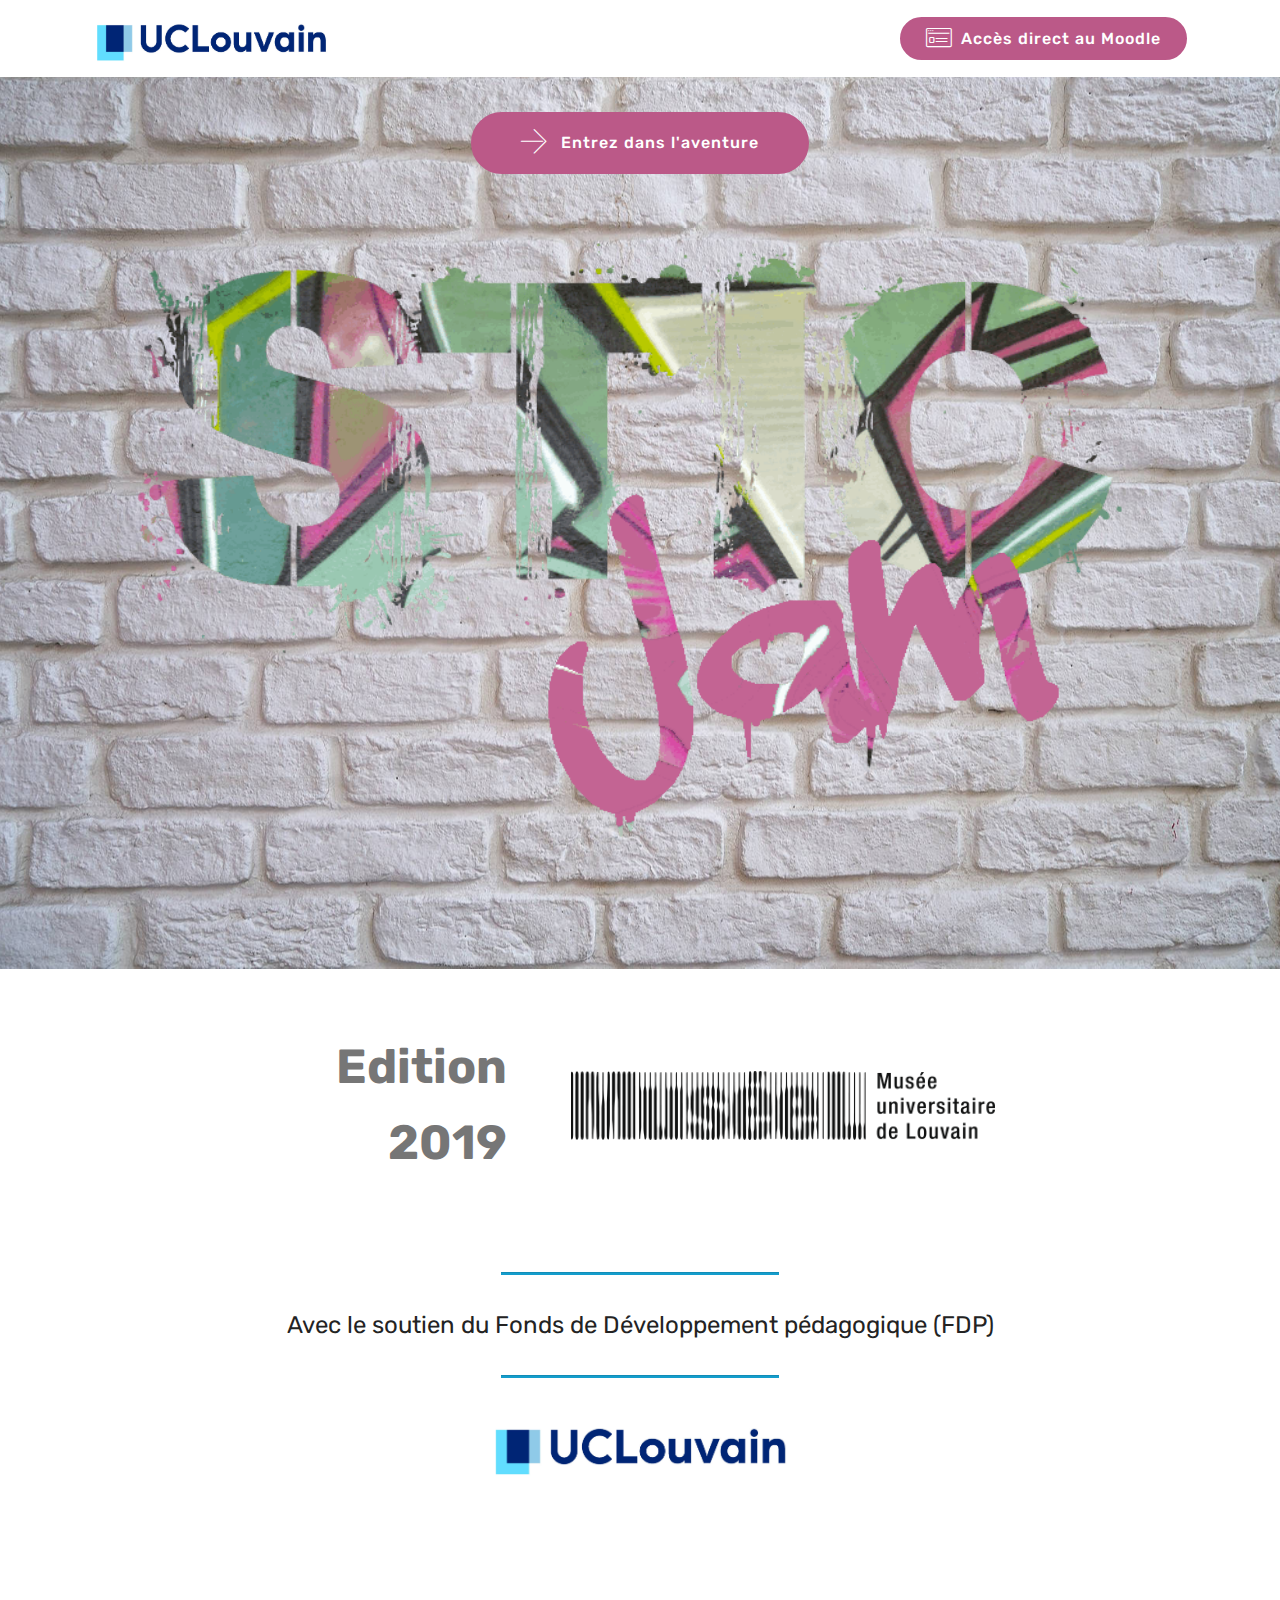
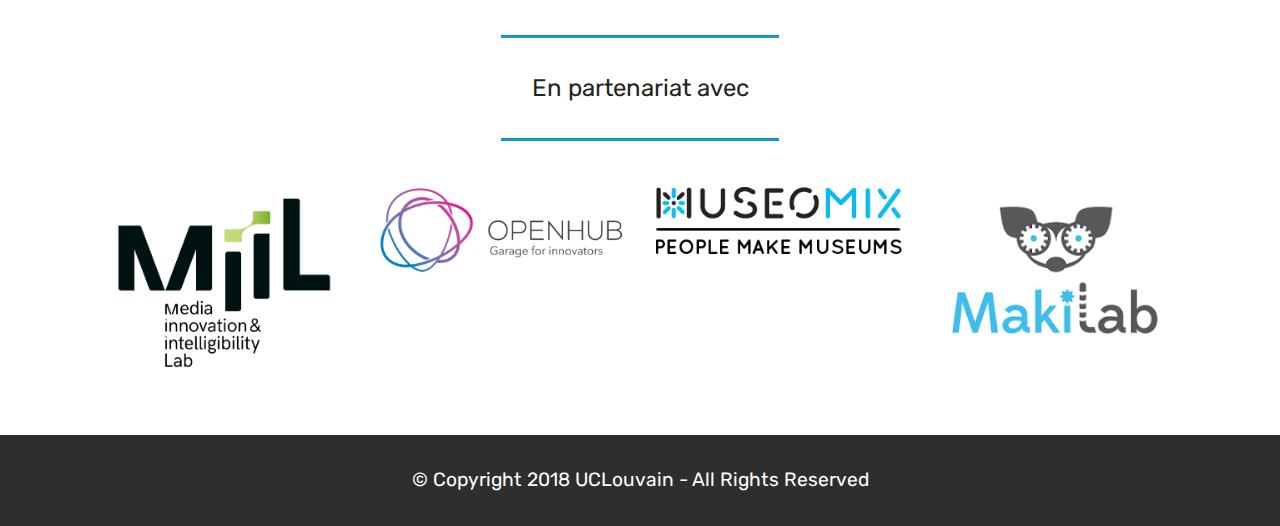
==== commit 733b079a: "Add files via upload" ====
--- a/index.html
+++ b/index.html
@@ -1,360 +1,217 @@
 <!DOCTYPE html>
-<html>
+<html >
 <head>
-  <!-- Site made with Mobirise Website Builder v3.12.1, https://mobirise.com -->
+  <!-- Site made with Mobirise Website Builder v4.8.7, https://mobirise.com -->
   <meta charset="UTF-8">
   <meta http-equiv="X-UA-Compatible" content="IE=edge">
-  <meta name="generator" content="Mobirise v3.12.1, mobirise.com">
-  <meta name="viewport" content="width=device-width, initial-scale=1">
-  <link rel="shortcut icon" href="assets/images/comu-455x128.png" type="image/x-icon">
+  <meta name="generator" content="Mobirise v4.8.7, mobirise.com">
+  <meta name="viewport" content="width=device-width, initial-scale=1, minimum-scale=1">
+  <link rel="shortcut icon" href="assets/images/-uclouvain-logo-impression-positif-cmjn-1466x339.jpg" type="image/x-icon">
   <meta name="description" content="">
-  
-  <link rel="stylesheet" href="https://fonts.googleapis.com/css?family=Lora:400,700,400italic,700italic&amp;subset=latin">
-  <link rel="stylesheet" href="https://fonts.googleapis.com/css?family=Montserrat:400,700">
-  <link rel="stylesheet" href="https://fonts.googleapis.com/css?family=Raleway:100,100i,200,200i,300,300i,400,400i,500,500i,600,600i,700,700i,800,800i,900,900i">
-  <link rel="stylesheet" href="assets/bootstrap-material-design-font/css/material.css">
+  <title>Home</title>
   <link rel="stylesheet" href="assets/web/assets/mobirise-icons/mobirise-icons.css">
   <link rel="stylesheet" href="assets/tether/tether.min.css">
   <link rel="stylesheet" href="assets/bootstrap/css/bootstrap.min.css">
+  <link rel="stylesheet" href="assets/bootstrap/css/bootstrap-grid.min.css">
+  <link rel="stylesheet" href="assets/bootstrap/css/bootstrap-reboot.min.css">
+  <link rel="stylesheet" href="assets/soundcloud-plugin/style.css">
+  <link rel="stylesheet" href="assets/gdpr-plugin/gdpr-styles.css">
   <link rel="stylesheet" href="assets/dropdown/css/style.css">
-  <link rel="stylesheet" href="assets/animate.css/animate.min.css">
-  <link rel="stylesheet" href="assets/socicon/css/styles.css">
   <link rel="stylesheet" href="assets/theme/css/style.css">
-  <link rel="stylesheet" href="assets/mobirise3-blocks-plugin/css/style.css">
   <link rel="stylesheet" href="assets/mobirise/css/mbr-additional.css" type="text/css">
   
   
   
 </head>
 <body>
-<section id="menu-9">
-
-    <nav class="navbar navbar-dropdown bg-color transparent navbar-fixed-top">
-        <div class="container">
-
-            <div class="mbr-table">
-                <div class="mbr-table-cell">
-
-                    <div class="navbar-brand">
-                        <a href="http://www.comu.be/comu/" target="_blank" class="navbar-logo"><img src="assets/images/comu-455x128.png" alt="Mobirise"></a>
-                        <a class="navbar-caption" href="https://mobirise.com">ECOLE DE COMMUNICATION&nbsp;</a>
-                    </div>
-
-                </div>
-                <div class="mbr-table-cell">
-
-                    <button class="navbar-toggler pull-xs-right hidden-md-up" type="button" data-toggle="collapse" data-target="#exCollapsingNavbar">
-                        <div class="hamburger-icon"></div>
-                    </button>
-
-                    <ul class="nav-dropdown collapse pull-xs-right nav navbar-nav navbar-toggleable-sm" id="exCollapsingNavbar"><li class="nav-item"><a class="nav-link link" href="index.html#msg-box8-4">PRESENTATION</a></li><li class="nav-item"><a class="nav-link link" href="index.html#msg-box8-a">PROGRAMME</a></li><li class="nav-item"><a class="nav-link link" href="index.html#msg-box8-b">ADMISSION</a></li><li class="nav-item dropdown"><a class="nav-link link dropdown-toggle" href="index.html#extHeader13-e" data-toggle="dropdown-submenu" aria-expanded="false">EN SAVOIR PLUS</a><div class="dropdown-menu"><a class="dropdown-item" href="index.html#extHeader13-e">Demande de brochure</a><a class="dropdown-item" href="index.html#header2-g">A propos du Bac</a></div></li><li class="nav-item"><a class="nav-link link" href="index.html#contacts2-i" aria-expanded="false">NOUS CONTACTER</a></li><li class="nav-item dropdown"><a class="nav-link link" href="https://mobirise.com/" aria-expanded="false"></a></li></ul>
-                    <button hidden="" class="navbar-toggler navbar-close" type="button" data-toggle="collapse" data-target="#exCollapsingNavbar">
-                        <div class="close-icon"></div>
-                    </button>
-
-                </div>
-            </div>
-
+  <section class="menu cid-r9gHcaijv7" once="menu" id="menu2-v">
+
+    
+
+    <nav class="navbar navbar-expand beta-menu navbar-dropdown align-items-center navbar-fixed-top navbar-toggleable-sm">
+        <button class="navbar-toggler navbar-toggler-right" type="button" data-toggle="collapse" data-target="#navbarSupportedContent" aria-controls="navbarSupportedContent" aria-expanded="false" aria-label="Toggle navigation">
+            <div class="hamburger">
+                <span></span>
+                <span></span>
+                <span></span>
+                <span></span>
+            </div>
+        </button>
+        <div class="menu-logo">
+            <div class="navbar-brand">
+                <span class="navbar-logo">
+                    <a href="index.html">
+                        <img src="assets/images/-uclouvain-logo-impression-positif-cmjn-1466x339.jpg" alt="UCLOUVAIN" title="" style="height: 3.8rem;">
+                    </a>
+                </span>
+                
+            </div>
+        </div>
+        <div class="collapse navbar-collapse" id="navbarSupportedContent">
+            
+            <div class="navbar-buttons mbr-section-btn"><a class="btn btn-sm btn-primary display-4" href="https://moodleucl.uclouvain.be/course/view.php?id=12308" target="_blank"><span class="mbri-sites mbr-iconfont mbr-iconfont-btn"></span>
+                    
+                    Accès direct au Moodle</a></div>
         </div>
     </nav>
-
-</section>
-
-<section class="engine"><a rel="external" href="https://mobirise.com">mobirise.com</a></section><section class="mbr-section mbr-section-hero mbr-section-full mbr-parallax-background mbr-section-with-arrow mbr-after-navbar" id="header1-0" style="background-image: url(assets/images/mbr-2000x1336.jpg);">
-
-    <div class="mbr-overlay" style="opacity: 0.5; background-color: rgb(0, 0, 0);"></div>
-
-    <div class="mbr-table-cell">
-
-        <div class="container">
-            <div class="row">
-                <div class="mbr-section col-md-10 col-md-offset-1 text-xs-center">
-
-                    <h1 class="mbr-section-title display-1">Master en sciences et&nbsp;<br>technologies de l'information et de la communication <br>[120 credits]<br></h1>
-                    <p class="mbr-section-lead lead">Un programme interfacultaire qui forme à l'identification des nouveaux enjeux de la communication, à la conception de dispositifs médiatiques adaptés et à la formation de leurs usages</p>
+</section>
+
+<section class="engine"><a href="https://mobirise.info/i">free web creation software</a></section><section class="header4 cid-r9b7nRICCz mbr-parallax-background" id="header4-1">
+
+    
+
+    
+
+    <div class="container">
+        <div class="row justify-content-md-center">
+            <div class="media-content col-md-10">
+                
+                
+                <div class="mbr-text align-center mbr-white pb-3">
                     
                 </div>
-            </div>
-        </div>
-    </div>
-
-    <div class="mbr-arrow mbr-arrow-floating" aria-hidden="true"><a href="#msg-box8-4"><i class="mbr-arrow-icon"></i></a></div>
-
-</section>
-
-<section class="mbr-section article mbr-parallax-background" id="msg-box8-4" style="background-image: url(assets/images/mbr-2000x1511.jpg); padding-top: 120px; padding-bottom: 120px;">
-
-    <div class="mbr-overlay" style="opacity: 0.5; background-color: rgb(34, 34, 34);">
-    </div>
-    <div class="container">
-        <div class="row">
-            <div class="col-md-8 col-md-offset-2 text-xs-center">
-                <h3 class="mbr-section-title display-2">Philosophie de la formation</h3>
-                
-                
-            </div>
-        </div>
-    </div>
-
-</section>
-
-<section class="mbr-section article mbr-section__container" id="content7-5" style="background-color: rgb(255, 255, 255); padding-top: 20px; padding-bottom: 20px;">
-
-    <div class="container">
-        <div class="row">
-            <div class="col-xs-12 col-md-4 lead"><p>Cette formation vise à vous former aux compétences requises pour :</p><ul><li><strong>identifier les nouveaux enjeux</strong> liés au développement de technologies médiatiques et numériques ;</li><li><strong>concevoir</strong>, <strong>réaliser</strong>, <strong>mettre en place</strong> et <strong>évaluer</strong> des dispositifs médiatiques adaptés ;</li><li><strong>former les usagers</strong> de ceux-ci aux nouvelles compétences médiatiques et numériques.&nbsp;</li></ul></div>
-            <div class="col-xs-12 col-md-4 lead"><p>Les <strong>dispositifs</strong> que vous développerez et analyserez [livre électronique, app mobile, animation théâtrale ou muséale, site web, documentaire, jeu, etc.] &nbsp;seront abordés en tant qu'agencements médiatiques, c'est-à-dire possédant une <strong>dimension informationnelle</strong> [traiter un thème], <strong>technique</strong> [être une machine] et <strong>sociale</strong> [relier les personnes]. Ces dispositifs ont pour objet de produire, mettre à disposition et valoriser des ressources et favoriser la médiation de connaissances.&nbsp;</p></div>
-            <div class="col-xs-12 col-md-4 lead"><p>Pour assurer à cette formation l'<strong>expertise interdisciplinaire</strong> nécessaire, ce master est construit sur une structure interfacultaire au sein de l'UCL, qui associe la Faculté de philosophie, arts et lettres et la Faculté des sciences économiques, sociales, politiques et de communication, plus particulièrement son Ecole de communication.</p><p><br></p><p>Le <strong>programme</strong> se compose d'un tronc commun, d'une finalité spécialisée, d'un mémoire, d'un stage et de 3 blocs d'options à choisir.</p></div>
-        </div>
-    </div>
-
-</section>
-
-<section class="mbr-section article mbr-parallax-background" id="msg-box8-a" style="background-image: url(assets/images/mbr-3-2000x1333.jpg); padding-top: 120px; padding-bottom: 120px;">
-
-    <div class="mbr-overlay" style="opacity: 0.5; background-color: rgb(34, 34, 34);">
-    </div>
-    <div class="container">
-        <div class="row">
-            <div class="col-md-8 col-md-offset-2 text-xs-center">
-                <h3 class="mbr-section-title display-2">Structure du programme</h3>
-                
-                
-            </div>
-        </div>
-    </div>
-
-</section>
-
-<section class="mbr-cards mbr-section mbr-section-nopadding" id="features1-7" style="background-color: rgb(255, 255, 255);">
-
-        
-
-    <div class="mbr-cards-row row striped">
-
-        <div class="mbr-cards-col col-xs-12 col-lg-4" style="padding-top: 80px; padding-bottom: 80px;">
-            <div class="container">
-                <div class="card cart-block">
-                    <div class="card-img"><img src="assets/images/table.jpg" class="card-img-top"></div>
-                    <div class="card-block">
-                        <h4 class="card-title">Tronc &nbsp;commun</h4>
-                        <h5 class="card-subtitle">La formation de base</h5>
-                        <p class="card-text">Parcours Multimédia<br>Dispositifs médiatiques et connaissances<br>Méthodologies de traitement informatique des données<br>Langues (anglais ou néerlandais)<br>Stage<br>Mémoire</p>
-                        <div class="card-btn"><a href="https://uclouvain.be/prog-2017-stic2m-lstic200t" class="btn btn-primary" target="_blank"><span class="mbri-plus mbr-iconfont mbr-iconfont-btn"></span></a></div>
-                    </div>
-                </div>
-            </div>
-        </div>
-        <div class="mbr-cards-col col-xs-12 col-lg-4" style="padding-top: 80px; padding-bottom: 80px;">
-            <div class="container">
-                <div class="card cart-block">
-                    <div class="card-img"><img src="assets/images/desktop.jpg" class="card-img-top"></div>
-                    <div class="card-block">
-                        <h4 class="card-title">Finalité spécialisée</h4>
-                        <h5 class="card-subtitle">Ingénierie et technologies de la connaissance&nbsp;</h5>
-                        <p class="card-text">Littératie médiatique<br>Sémiotique cognitive<br>Médias numériques et éducation<br>Séminaire de recherche en technologies cognitives [1] et [2]<br>Atelier de conception de médias [1] et [2]<br>Laboratoire de réalisation de multimédia<br></p>
-                        <div class="card-btn"><a href="https://uclouvain.be/prog-2017-stic2m-lstic920s" class="btn btn-primary" target="_blank"><span class="mbri-plus mbr-iconfont mbr-iconfont-btn"></span></a></div>
-                    </div>
-                </div>
-            </div>
-        </div>
-        <div class="mbr-cards-col col-xs-12 col-lg-4" style="padding-top: 80px; padding-bottom: 80px;">
-            <div class="container">
-                <div class="card cart-block">
-                    <div class="card-img"><img src="assets/images/coworkers.jpg" class="card-img-top"></div>
-                    <div class="card-block">
-                        <h4 class="card-title">Options</h4>
-                        <h5 class="card-subtitle">et cours au choix</h5>
-                        <p class="card-text">Humanités numériques<br>Médiation des savoirs<br>Ergonomie cognitive<br>Bibliothéconomie<br>Techniques multimédia<br>Archivistique numérique<br>Genres médiatiques<br>Anthropologie du numérique<br>Echange erasmus/international<br>Cours au choix [2eme stage...]</p>
-                        <div class="card-btn"><a href="https://uclouvain.be/prog-2017-stic2m-options" class="btn btn-primary" target="_blank"><span class="mbri-plus mbr-iconfont mbr-iconfont-btn"></span></a></div>
-                    </div>
-                </div>
-            </div>
-        </div>
-        
-        
-        
-    </div>
-</section>
-
-<section class="mbr-section article mbr-parallax-background" id="msg-box8-b" style="background-image: url(assets/images/mbr-6-2000x1333.jpg); padding-top: 120px; padding-bottom: 120px;">
-
-    <div class="mbr-overlay" style="opacity: 0.5; background-color: rgb(34, 34, 34);">
-    </div>
-    <div class="container">
-        <div class="row">
-            <div class="col-md-8 col-md-offset-2 text-xs-center">
-                <h3 class="mbr-section-title display-2">Conditions d'admission</h3>
-                
-                
-            </div>
-        </div>
-    </div>
-
-</section>
-
-<section class="mbr-section article mbr-section__container" id="content1-c" style="background-color: rgb(255, 255, 255); padding-top: 20px; padding-bottom: 20px;">
-
-    <div class="container">
-        <div class="row">
-            <div class="col-xs-12 lead"><p>1° Être titulaire d’un diplôme universitaire de premier cycle.</p><p><br></p><p>2° Apporter la preuve d'une maîtrise suffisante de la langue française (niveau B1 du <a href="https://cdn.uclouvain.be/reddot/doc/psp/documents/cadrecommun.pdf" target="_blank">Cadre européen commun de référence</a>).</p><p><br></p><p>3° Ce master n’étant pas lié à un bac spécifique (master dit « orphelin »), l’admission se fait uniquement sur dossier. En fonction du parcours antérieur de l'étudiant et des prérequis manquants, le jury pourra ajouter au programme de Master, un complément de formation de maximum 60 crédits (voir liste dans <a href="https://uclouvain.be/prog-2017-stic2m-module_complementaire" target="_blank">les conditions complémentaires d’accès</a>). Les unités d’enseignement reprises dans cette liste sont indicatives. En fonction du parcours antérieur de l’étudiant, d’autres unités pourraient être ajoutées à cette liste, sans toutefois pouvoir dépasser les 60 crédits.</p></div>
-        </div>
-    </div>
-
-</section>
-
-<section class="mbr-section mbr-section-hero mbr-section-full extHeader13" id="extHeader13-e" style="background-image: url(assets/images/mbr-4-2000x1333.jpg);">
-
-    <div class="mbr-overlay" style="opacity: 0.5; background-color: rgb(0, 0, 0);">
-    </div>
-
-    <div class="mbr-table mbr-table-full">
-        <div class="mbr-table-cell">
-
-            <div class="container">
-                <div class="mbr-section row">
-                    <div class="mbr-table-md-up">
-                        
-                        
-
-                        <div class="mbr-table-cell mbr-right-padding-md-up col-md-7 text-xs-center text-md-right">
-                           <div class="container2">
-                                <h3 class="mbr-section-title display-2">En savoir plus ?</h3>
-                                <div class="mbr-section-text lead">
-                                    <p>La rentrée académique 2017-2018 arrive à grands pas. N'hésitez pas à vous informer davantage en demandant la brochure détaillée du Master STIC.</p>
-                                </div>
-                                <div class="countdown" data-end="2017/09/14"></div>
-                            </div>
+                <div class="mbr-section-btn align-center"><a class="btn btn-md btn-secondary display-4" href="page1.html"><span class="mbri-right mbr-iconfont mbr-iconfont-btn"></span>Entrez dans l'aventure</a></div>
+            </div>
+            <div class="mbr-figure pt-5">
+                <img src="assets/images/logo-stic-jam-889x507.png" alt="Mobirise" title="" style="width: 100%;">
+            </div>
+        </div>
+    </div>
+</section>
+
+<section class="mbr-section content7 cid-r9bxq2nmfT" id="content7-d">
+          
+    
+
+    <div class="container">
+        <div class="media-container-row">
+            <div class="col-12 col-md-8">
+                <div class="media-container-row">
+                    <div class="media-content">
+                        <div class="mbr-section-text">
+                            <p class="mbr-text align-right mb-0 mbr-fonts-style display-2"><strong>Edition 2019</strong></p>
                         </div>
-                        <div class="form-table mbr-valign-top col-md-9  formblock" data-form-type="formoid">
-                            <h4 class="mbr-section-title display-2">Brochure</h4>
-                            <div data-form-alert="true">
-                                <div hidden="" data-form-alert-success="true" class="alert alert-form alert-success text-xs-center">Merci pour votre demande d'informations ! La brochure vous sera adressée très prochainement par e-mail.</div>
-                            </div>
-                            <form action="https://mobirise.com/" method="post" data-form-title="En savoir plus ?">
-                                <input type="hidden" value="Oumz14trfjn4SS+um+Z57Z8kpJUx4ws8sArw1XIus4uU7OBzGtEomROXF6buUb5M2i+4WoTfgZeLCpgN+/0hPYBHzzkdHjrAcl0WZS6tV8SwkqBY0lZFlGp76eYPQM/j" data-form-email="true">
-
-                                    <div class="col-xs-12">
-                                         <input type="text" class="form-control" name="name" required="" data-form-field="Name" placeholder="Nom*">
-                                    </div>
-
-                                    <div class="col-xs-12"> 
-                                         <input type="text" class="form-control" name="email" required="" data-form-field="Email" placeholder="Email*">    
-                                    </div>
-
-                                    <div class="col-xs-12">
-                                         <input type="text" class="form-control" name="phone" required="" data-form-field="Phone" placeholder="Tel./mobile*">
-                                    </div>
-
-                                    
-                                <div class="col-xs-12" style="margin-top: 10px; text-align: center"><button type="submit" class="btn btn-info">Envoi</button></div>
-                            </form>
-                        </div>
-                    </div>
-                </div>
-            </div>
-        </div>
-    </div>
-
-    <div class="mbr-arrow mbr-arrow-floating hidden-sm-down" aria-hidden="true"><a href="#header3-f"><i class="mbr-arrow-icon"></i></a></div>
-
-</section>
-
-<section class="mbr-section mbr-section__container article" id="header3-f" style="background-color: rgb(255, 255, 255); padding-top: 20px; padding-bottom: 20px;">
-    <div class="container">
-        <div class="row">
-            <div class="col-xs-12">
-                <h3 class="mbr-section-title display-2">En Bac 1 à l'Université ?</h3>
-                
-            </div>
-        </div>
-    </div>
-</section>
-
-<section class="mbr-section mbr-section-hero mbr-section-full header2 mbr-parallax-background" id="header2-g" style="background-image: url(assets/images/mbr-5-2000x1333.jpg);">
-
-    <div class="mbr-overlay" style="opacity: 0.3; background-color: rgb(0, 0, 0);">
-    </div>
-
-    <div class="mbr-table mbr-table-full">
-        <div class="mbr-table-cell">
-
-            <div class="container">
-                <div class="mbr-section row">
-                    <div class="mbr-table-md-up">
-                        
-                        
-                        
-
-                        <div class="mbr-table-cell col-md-5 content-size text-xs-center text-md-right">
-
-                            <h3 class="mbr-section-title display-2">Bachelier en Information &amp; Communication</h3>
-
-                            <div class="mbr-section-text">
-                                <p>Le programme 2017-2018 du BAC Infocom de l'UCL inclus de nouveaux cours (module d'ouverture) qui vous permettront de découvrir et de vous orienter vers le Master en Sciences et Technologies de l'Information et de la Communication.&nbsp;</p>
-                            </div>
-
-                            <div class="mbr-section-btn"><a class="btn btn-primary" href="https://uclouvain.be/prog-2017-comu1ba-ppm" target="_blank">En savoir plus</a></div>
-
-                        </div>
-                        <div class="mbr-table-cell mbr-valign-top mbr-left-padding-md-up col-md-7 image-size" style="width: 50%;">
-                            <div class="mbr-figure"><img src="assets/images/mbr-1400x933.jpg"></div>
-                        </div>
-
-                    </div>
-                </div>
-            </div>
-
-        </div>
-    </div>
-
-    
-
-</section>
-
-<section class="mbr-section mbr-section-md-padding mbr-footer footer2" id="contacts2-i" style="background-color: rgb(46, 46, 46); padding-top: 90px; padding-bottom: 30px;">
-    
-    <div class="container">
-        <div class="row">
-            <div class="mbr-footer-content col-xs-12 col-md-3">
-                <p><strong>COMU&nbsp;</strong><br>
-Ecole de Communication<br>Collège Léon Dupriez, SH01<br>Ruelle de la Lanterne magique 14/L2.03.02<br>B-1348 Louvain-la-Neuve<br>Belgique<br><br><br>
-<strong>Contacts (STIC)</strong><br>
-Email: laurence.minguet@uclouvain.be<br>
-Phone: +32 (0) 10472797<br>
-Fax: +32 (0) 10473044</p>
-            </div>
-            <div class="mbr-footer-content col-xs-12 col-md-3"><p class="mbr-contacts__text"><strong>Liens</strong></p><ul><li><a href="http://www.comu.be/comu/" target="_blank">COMU.be</a></li><li><a href="https://uclouvain.be/fr/etudier/inscriptions" target="_blank">Inscription UCL</a></li><li><a href="https://uclouvain.be/fr/etudier/cio" target="_blank">Choisir ses études</a></li><li><a href="https://uclouvain.be/fr/etudier" target="_blank">Plus d'infos ?</a></li></ul></div>
-            <div class="col-xs-12 col-md-6">
-                <div class="mbr-map"><iframe frameborder="0" style="border:0" src="https://www.google.com/maps/embed/v1/place?key=AIzaSyA0Dx_boXQiwvdz8sJHoYeZNVTdoWONYkU&amp;q=place_id:EkhSdWUgZGUgbGEgTGFudGVybmUgTWFnaXF1ZSAxNCwgMTM0OCBPdHRpZ25pZXMtTG91dmFpbi1sYS1OZXV2ZSwgQmVsZ2lxdWU" allowfullscreen=""></iframe></div>
-            </div>
-        </div>
-    </div>
-</section>
-
-<section class="mbr-section mbr-section-md-padding" id="social-buttons3-k" style="background-color: rgb(46, 46, 46); padding-top: 90px; padding-bottom: 90px;">
-    
-    <div class="container">
-        <div class="row">
-            <div class="col-md-8 col-md-offset-2 text-xs-center">
-                <h3 class="mbr-section-title display-2">SHARE THIS PAGE!</h3>
-                <div>
-
-                  <div class="mbr-social-likes" data-counters="false">
-                    <span class="btn btn-social facebook" title="Share link on Facebook">
-                        <i class="socicon socicon-facebook"></i>
-                    </span>
-                    <span class="btn btn-social twitter" title="Share link on Twitter">
-                        <i class="socicon socicon-twitter"></i>
-                    </span>
-                    <span class="btn btn-social plusone" title="Share link on Google+">
-                        <i class="socicon socicon-googleplus"></i>
-                    </span>
-                    
-                    
-                  </div>
-
-                </div>
+                    </div>
+                    <div class="mbr-figure" style="width: 200%;">
+                     <a href="http://museel.be/fr" target="_blank"><img src="assets/images/museel-logo-large-black-436x71.png" alt="Musée L" title="Logo Musée L"></a>  
+                    </div>
+                </div>
+            </div>
+        </div>
+    </div>
+</section>
+
+<section class="mbr-section article content9 cid-r9bsfRRFT5" id="content9-7">
+    
+     
+
+    <div class="container">
+        <div class="inner-container" style="width: 100%;">
+            <hr class="line" style="width: 25%;">
+            <div class="section-text align-center mbr-fonts-style display-5">
+                    Avec le soutien du Fonds de Développement pédagogique (FDP)</div>
+            <hr class="line" style="width: 25%;">
+        </div>
+        </div>
+</section>
+
+<section class="cid-r9brcUX9BJ" id="image1-6">
+
+    
+
+    <figure class="mbr-figure container">
+            <div class="image-block" style="width: 30%;">
+                <a href="https://uclouvain.be/fr/etudier/lll/le-fonds-de-developpement-pedagogique.html" target="_blank"><img src="assets/images/-uclouvain-logo-impression-positif-cmjn-1466x339.jpg" width="1400" alt="Logo UCLouvain" title="Logo UCLouvain"></a>
+                
+            </div>
+    </figure>
+</section>
+
+<section class="mbr-section article content9 cid-r9bsyFiFqM" id="content9-8">
+    
+     
+
+    <div class="container">
+        <div class="inner-container" style="width: 100%;">
+            <hr class="line" style="width: 25%;">
+            <div class="section-text align-center mbr-fonts-style display-5">
+                    En partenariat avec</div>
+            <hr class="line" style="width: 25%;">
+        </div>
+        </div>
+</section>
+
+<section class="features2 cid-r9bumRU2rn" id="features2-c">
+
+    
+
+    
+    
+    <div class="container">
+        <div class="media-container-row">
+            <div class="card p-3 col-12 col-md-6 col-lg-3">
+                <div class="card-wrapper">
+                    <div class="card-img">
+                        <a href="https://uclouvain.be/fr/instituts-recherche/ilc/miil" target="_blank"><img src="assets/images/miil-small-589x480.png" alt="MiiL" title="Logo MiiL"></a>
+                    </div>
+                    <div class="card-box">
+                        
+                        
+                    </div>
+                </div>
+            </div>
+
+            <div class="card p-3 col-12 col-md-6 col-lg-3">
+                <div class="card-wrapper">
+                    <div class="card-img">
+                        <a href="http://www.openhub.be/" target="_blank"><img src="assets/images/openhub-676x240.png" alt="OpenHub" title="Logo OpenHub"></a>
+                    </div>
+                    <div class="card-box ">
+                        
+                        
+                    </div>
+                </div>
+            </div>
+
+            <div class="card p-3 col-12 col-md-6 col-lg-3">
+                <div class="card-wrapper">
+                    <div class="card-img">
+                        <a href="https://www.museomix.org/" target="_blank"><img src="assets/images/logo-museomix-304x83.png" alt="Museomix" title="Logo Museomix"></a>
+                    </div>
+                    <div class="card-box">
+                        
+                        
+                    </div>
+                </div>
+            </div>
+
+            <div class="card p-3 col-12 col-md-6 col-lg-3">
+                <div class="card-wrapper">
+                    <div class="card-img">
+                        <a href="https://makilab.org/" target="_blank"><img src="assets/images/makilab-275x183.png" alt="MakiLab" title=""></a>
+                    </div>
+                    <div class="card-box">
+                        
+                        
+                    </div>
+                </div>
+            </div>
+        </div>
+    </div>
+</section>
+
+<section once="" class="cid-r9gKe3RZnp" id="footer6-x">
+
+    
+
+    
+
+    <div class="container">
+        <div class="media-container-row align-center mbr-white">
+            <div class="col-12">
+                <p class="mbr-text mb-0 mbr-fonts-style display-7">
+                    © Copyright 2018 UCLouvain - All Rights Reserved
+                </p>
             </div>
         </div>
     </div>
@@ -362,20 +219,15 @@
 
 
   <script src="assets/web/assets/jquery/jquery.min.js"></script>
+  <script src="assets/popper/popper.min.js"></script>
   <script src="assets/tether/tether.min.js"></script>
   <script src="assets/bootstrap/js/bootstrap.min.js"></script>
-  <script src="assets/smooth-scroll/smooth-scroll.js"></script>
+  <script src="assets/smoothscroll/smooth-scroll.js"></script>
   <script src="assets/dropdown/js/script.min.js"></script>
-  <script src="assets/touch-swipe/jquery.touch-swipe.min.js"></script>
-  <script src="assets/viewport-checker/jquery.viewportchecker.js"></script>
-  <script src="assets/jarallax/jarallax.js"></script>
-  <script src="assets/countdown/jquery.countdown.min.js"></script>
-  <script src="assets/social-likes/social-likes.js"></script>
+  <script src="assets/touchswipe/jquery.touch-swipe.min.js"></script>
+  <script src="assets/parallax/jarallax.min.js"></script>
   <script src="assets/theme/js/script.js"></script>
-  <script src="assets/mobirise3-blocks-plugin/js/script.js"></script>
-  <script src="assets/formoid/formoid.min.js"></script>
-  
-  
-  <input name="animation" type="hidden">
-  </body>
+  
+  
+</body>
 </html>--- a/assets/web/assets/mobirise-icons/mobirise-icons.css
+++ b/assets/web/assets/mobirise-icons/mobirise-icons.css
@@ -24,376 +24,453 @@
   -moz-osx-font-smoothing: grayscale;
 }
 
+.mbri-add-submenu:before {
+  content: "\e900";
+}
 .mbri-alert:before {
-  content: "\e900";
+  content: "\e901";
+}
+.mbri-align-center:before {
+  content: "\e902";
+}
+.mbri-align-justify:before {
+  content: "\e903";
+}
+.mbri-align-left:before {
+  content: "\e904";
+}
+.mbri-align-right:before {
+  content: "\e905";
 }
 .mbri-android:before {
-  content: "\e901";
+  content: "\e906";
 }
 .mbri-apple:before {
-  content: "\e902";
+  content: "\e907";
+}
+.mbri-arrow-down:before {
+  content: "\e908";
 }
 .mbri-arrow-next:before {
-  content: "\e903";
+  content: "\e909";
 }
 .mbri-arrow-prev:before {
-  content: "\e904";
+  content: "\e90a";
+}
+.mbri-arrow-up:before {
+  content: "\e90b";
+}
+.mbri-bold:before {
+  content: "\e90c";
 }
 .mbri-bookmark:before {
-  content: "\e905";
+  content: "\e90d";
 }
 .mbri-bootstrap:before {
-  content: "\e906";
+  content: "\e90e";
 }
 .mbri-briefcase:before {
-  content: "\e907";
+  content: "\e90f";
 }
 .mbri-browse:before {
-  content: "\e908";
+  content: "\e910";
+}
+.mbri-bulleted-list:before {
+  content: "\e911";
 }
 .mbri-calendar:before {
-  content: "\e909";
+  content: "\e912";
 }
 .mbri-camera:before {
-  content: "\e90a";
+  content: "\e913";
 }
 .mbri-cart-add:before {
-  content: "\e90b";
+  content: "\e914";
 }
 .mbri-cart-full:before {
-  content: "\e90c";
+  content: "\e915";
 }
 .mbri-cash:before {
-  content: "\e90d";
+  content: "\e916";
 }
 .mbri-change-style:before {
-  content: "\e90e";
+  content: "\e917";
 }
 .mbri-chat:before {
-  content: "\e90f";
+  content: "\e918";
 }
 .mbri-clock:before {
-  content: "\e910";
+  content: "\e919";
 }
 .mbri-close:before {
-  content: "\e911";
+  content: "\e91a";
 }
 .mbri-cloud:before {
-  content: "\e912";
+  content: "\e91b";
 }
 .mbri-code:before {
-  content: "\e913";
+  content: "\e91c";
 }
 .mbri-contact-form:before {
-  content: "\e914";
+  content: "\e91d";
 }
 .mbri-credit-card:before {
-  content: "\e915";
+  content: "\e91e";
 }
 .mbri-cursor-click:before {
-  content: "\e916";
+  content: "\e91f";
 }
 .mbri-cust-feedback:before {
-  content: "\e917";
+  content: "\e920";
 }
 .mbri-database:before {
-  content: "\e918";
+  content: "\e921";
 }
 .mbri-delivery:before {
-  content: "\e919";
+  content: "\e922";
 }
 .mbri-desktop:before {
-  content: "\e91a";
+  content: "\e923";
 }
 .mbri-devices:before {
-  content: "\e91b";
+  content: "\e924";
 }
 .mbri-down:before {
-  content: "\e91c";
+  content: "\e925";
 }
 .mbri-download:before {
+  content: "\e989";
+}
+.mbri-drag-n-drop:before {
+  content: "\e927";
+}
+.mbri-drag-n-drop2:before {
+  content: "\e928";
+}
+.mbri-edit:before {
+  content: "\e929";
+}
+.mbri-edit2:before {
+  content: "\e92a";
+}
+.mbri-error:before {
+  content: "\e92b";
+}
+.mbri-extension:before {
+  content: "\e92c";
+}
+.mbri-features:before {
+  content: "\e92d";
+}
+.mbri-file:before {
+  content: "\e92e";
+}
+.mbri-flag:before {
+  content: "\e92f";
+}
+.mbri-folder:before {
+  content: "\e930";
+}
+.mbri-gift:before {
+  content: "\e931";
+}
+.mbri-github:before {
+  content: "\e932";
+}
+.mbri-globe:before {
+  content: "\e933";
+}
+.mbri-globe-2:before {
+  content: "\e934";
+}
+.mbri-growing-chart:before {
+  content: "\e935";
+}
+.mbri-hearth:before {
+  content: "\e936";
+}
+.mbri-help:before {
+  content: "\e937";
+}
+.mbri-home:before {
+  content: "\e938";
+}
+.mbri-hot-cup:before {
+  content: "\e939";
+}
+.mbri-idea:before {
+  content: "\e93a";
+}
+.mbri-image-gallery:before {
+  content: "\e93b";
+}
+.mbri-image-slider:before {
+  content: "\e93c";
+}
+.mbri-info:before {
+  content: "\e93d";
+}
+.mbri-italic:before {
+  content: "\e93e";
+}
+.mbri-key:before {
+  content: "\e93f";
+}
+.mbri-laptop:before {
+  content: "\e940";
+}
+.mbri-layers:before {
+  content: "\e941";
+}
+.mbri-left-right:before {
+  content: "\e942";
+}
+.mbri-left:before {
+  content: "\e943";
+}
+.mbri-letter:before {
+  content: "\e944";
+}
+.mbri-like:before {
+  content: "\e945";
+}
+.mbri-link:before {
+  content: "\e946";
+}
+.mbri-lock:before {
+  content: "\e947";
+}
+.mbri-login:before {
+  content: "\e948";
+}
+.mbri-logout:before {
+  content: "\e949";
+}
+.mbri-magic-stick:before {
+  content: "\e94a";
+}
+.mbri-map-pin:before {
+  content: "\e94b";
+}
+.mbri-menu:before {
+  content: "\e94c";
+}
+.mbri-mobile:before {
+  content: "\e94d";
+}
+.mbri-mobile2:before {
+  content: "\e94e";
+}
+.mbri-mobirise:before {
+  content: "\e94f";
+}
+.mbri-more-horizontal:before {
+  content: "\e950";
+}
+.mbri-more-vertical:before {
+  content: "\e951";
+}
+.mbri-music:before {
+  content: "\e952";
+}
+.mbri-new-file:before {
+  content: "\e953";
+}
+.mbri-numbered-list:before {
+  content: "\e954";
+}
+.mbri-opened-folder:before {
+  content: "\e955";
+}
+.mbri-pages:before {
+  content: "\e956";
+}
+.mbri-paper-plane:before {
+  content: "\e957";
+}
+.mbri-paperclip:before {
+  content: "\e958";
+}
+.mbri-photo:before {
+  content: "\e959";
+}
+.mbri-photos:before {
+  content: "\e95a";
+}
+.mbri-pin:before {
+  content: "\e95b";
+}
+.mbri-play:before {
+  content: "\e95c";
+}
+.mbri-plus:before {
+  content: "\e95d";
+}
+.mbri-preview:before {
+  content: "\e95e";
+}
+.mbri-print:before {
+  content: "\e95f";
+}
+.mbri-protect:before {
+  content: "\e960";
+}
+.mbri-question:before {
+  content: "\e961";
+}
+.mbri-quote-left:before {
+  content: "\e962";
+}
+.mbri-quote-right:before {
+  content: "\e963";
+}
+.mbri-refresh:before {
+  content: "\e964";
+}
+.mbri-responsive:before {
+  content: "\e965";
+}
+.mbri-right:before {
+  content: "\e966";
+}
+.mbri-rocket:before {
+  content: "\e967";
+}
+.mbri-sad-face:before {
+  content: "\e968";
+}
+.mbri-sale:before {
+  content: "\e969";
+}
+.mbri-save:before {
+  content: "\e96a";
+}
+.mbri-search:before {
+  content: "\e96b";
+}
+.mbri-setting:before {
+  content: "\e96c";
+}
+.mbri-setting2:before {
+  content: "\e96d";
+}
+.mbri-setting3:before {
+  content: "\e96e";
+}
+.mbri-share:before {
+  content: "\e96f";
+}
+.mbri-shopping-bag:before {
+  content: "\e970";
+}
+.mbri-shopping-basket:before {
+  content: "\e971";
+}
+.mbri-shopping-cart:before {
   content: "\e972";
 }
-.mbri-drag-n-drop:before {
-  content: "\e91e";
-}
-.mbri-edit:before {
-  content: "\e91f";
-}
-.mbri-edit2:before {
-  content: "\e920";
-}
-.mbri-error:before {
-  content: "\e921";
-}
-.mbri-extension:before {
-  content: "\e922";
-}
-.mbri-features:before {
-  content: "\e923";
-}
-.mbri-file:before {
-  content: "\e924";
-}
-.mbri-flag:before {
-  content: "\e925";
-}
-.mbri-folder:before {
-  content: "\e926";
-}
-.mbri-gift:before {
-  content: "\e927";
-}
-.mbri-globe:before {
-  content: "\e928";
-}
-.mbri-globe-2:before {
-  content: "\e929";
-}
-.mbri-growing-chart:before {
-  content: "\e92a";
-}
-.mbri-hearth:before {
-  content: "\e92b";
-}
-.mbri-help:before {
-  content: "\e92c";
-}
-.mbri-home:before {
-  content: "\e92d";
-}
-.mbri-hot-cup:before {
-  content: "\e92e";
-}
-.mbri-idea:before {
-  content: "\e92f";
-}
-.mbri-image-gallery:before {
-  content: "\e930";
-}
-.mbri-image-slider:before {
-  content: "\e931";
-}
-.mbri-info:before {
-  content: "\e932";
-}
-.mbri-key:before {
-  content: "\e933";
-}
-.mbri-laptop:before {
-  content: "\e934";
-}
-.mbri-layers:before {
-  content: "\e935";
-}
-.mbri-left:before {
-  content: "\e936";
-}
-.mbri-letter:before {
-  content: "\e937";
-}
-.mbri-like:before {
-  content: "\e938";
-}
-.mbri-link:before {
-  content: "\e939";
-}
-.mbri-lock:before {
-  content: "\e93a";
-}
-.mbri-login:before {
-  content: "\e93b";
-}
-.mbri-logout:before {
-  content: "\e93c";
-}
-.mbri-magic-stick:before {
-  content: "\e93d";
-}
-.mbri-map-pin:before {
-  content: "\e93e";
-}
-.mbri-menu:before {
-  content: "\e93f";
-}
-.mbri-mobile:before {
-  content: "\e940";
-}
-.mbri-mobile2:before {
-  content: "\e941";
-}
-.mbri-mobirise:before {
-  content: "\e942";
-}
-.mbri-music:before {
-  content: "\e943";
-}
-.mbri-new-file:before {
-  content: "\e944";
-}
-.mbri-opened-folder:before {
-  content: "\e945";
-}
-.mbri-pages:before {
-  content: "\e946";
-}
-.mbri-paper-plane:before {
-  content: "\e947";
-}
-.mbri-paperclip:before {
-  content: "\e948";
-}
-.mbri-photo:before {
-  content: "\e949";
-}
-.mbri-photos:before {
-  content: "\e94a";
-}
-.mbri-pin:before {
-  content: "\e94b";
-}
-.mbri-play:before {
-  content: "\e94c";
-}
-.mbri-plus:before {
-  content: "\e94d";
-}
-.mbri-preview:before {
-  content: "\e94e";
-}
-.mbri-print:before {
-  content: "\e94f";
-}
-.mbri-protect:before {
-  content: "\e950";
-}
-.mbri-question:before {
-  content: "\e951";
-}
-.mbri-quote:before {
-  content: "\e952";
-}
-.mbri-refresh:before {
-  content: "\e953";
-}
-.mbri-responsive:before {
-  content: "\e954";
-}
-.mbri-right:before {
-  content: "\e955";
-}
-.mbri-rocket:before {
-  content: "\e956";
-}
-.mbri-sad-face:before {
-  content: "\e957";
-}
-.mbri-sale:before {
-  content: "\e958";
-}
-.mbri-save:before {
-  content: "\e959";
-}
-.mbri-search:before {
-  content: "\e95a";
-}
-.mbri-setting:before {
-  content: "\e95b";
-}
-.mbri-setting2:before {
-  content: "\e95c";
-}
-.mbri-setting3:before {
-  content: "\e95d";
-}
-.mbri-share:before {
-  content: "\e95e";
-}
-.mbri-shopping-bag:before {
-  content: "\e95f";
-}
-.mbri-shopping-basket:before {
-  content: "\e960";
-}
-.mbri-shopping-cart:before {
-  content: "\e961";
-}
 .mbri-sites:before {
-  content: "\e962";
+  content: "\e973";
 }
 .mbri-smile-face:before {
-  content: "\e963";
+  content: "\e974";
 }
 .mbri-speed:before {
-  content: "\e964";
+  content: "\e975";
 }
 .mbri-star:before {
-  content: "\e965";
+  content: "\e976";
 }
 .mbri-success:before {
-  content: "\e966";
+  content: "\e977";
 }
 .mbri-sun:before {
-  content: "\e967";
+  content: "\e978";
+}
+.mbri-sun2:before {
+  content: "\e979";
 }
 .mbri-tablet:before {
-  content: "\e968";
+  content: "\e97a";
+}
+.mbri-tablet-vertical:before {
+  content: "\e97b";
 }
 .mbri-target:before {
-  content: "\e969";
+  content: "\e97c";
 }
 .mbri-timer:before {
-  content: "\e96a";
+  content: "\e97d";
 }
 .mbri-to-ftp:before {
-  content: "\e96b";
+  content: "\e97e";
 }
 .mbri-to-local-drive:before {
-  content: "\e96c";
+  content: "\e97f";
 }
 .mbri-touch-swipe:before {
-  content: "\e96d";
+  content: "\e980";
 }
 .mbri-touch:before {
-  content: "\e96e";
+  content: "\e981";
 }
 .mbri-trash:before {
-  content: "\e96f";
+  content: "\e982";
+}
+.mbri-underline:before {
+  content: "\e983";
+}
+.mbri-unlink:before {
+  content: "\e984";
 }
 .mbri-unlock:before {
-  content: "\e970";
+  content: "\e985";
+}
+.mbri-up-down:before {
+  content: "\e986";
 }
 .mbri-up:before {
-  content: "\e971";
+  content: "\e987";
+}
+.mbri-update:before {
+  content: "\e988";
 }
 .mbri-upload:before {
-  content: "\e91d";
+ content: "\e926"; 
 }
 .mbri-user:before {
-  content: "\e973";
+  content: "\e98a";
 }
 .mbri-user2:before {
-  content: "\e974";
+  content: "\e98b";
 }
 .mbri-users:before {
-  content: "\e975";
+  content: "\e98c";
 }
 .mbri-video:before {
-  content: "\e976";
+  content: "\e98d";
 }
 .mbri-video-play:before {
-  content: "\e977";
+  content: "\e98e";
 }
 .mbri-watch:before {
-  content: "\e978";
+  content: "\e98f";
 }
 .mbri-website-theme:before {
-  content: "\e979";
+  content: "\e990";
 }
 .mbri-wifi:before {
-  content: "\e97a";
+  content: "\e991";
 }
 .mbri-windows:before {
-  content: "\e97b";
-}
-
+  content: "\e992";
+}
+.mbri-zoom-out:before {
+  content: "\e993";
+}
+.mbri-redo:before {
+  content: "\e994";
+}
+.mbri-undo:before {
+  content: "\e995";
+}
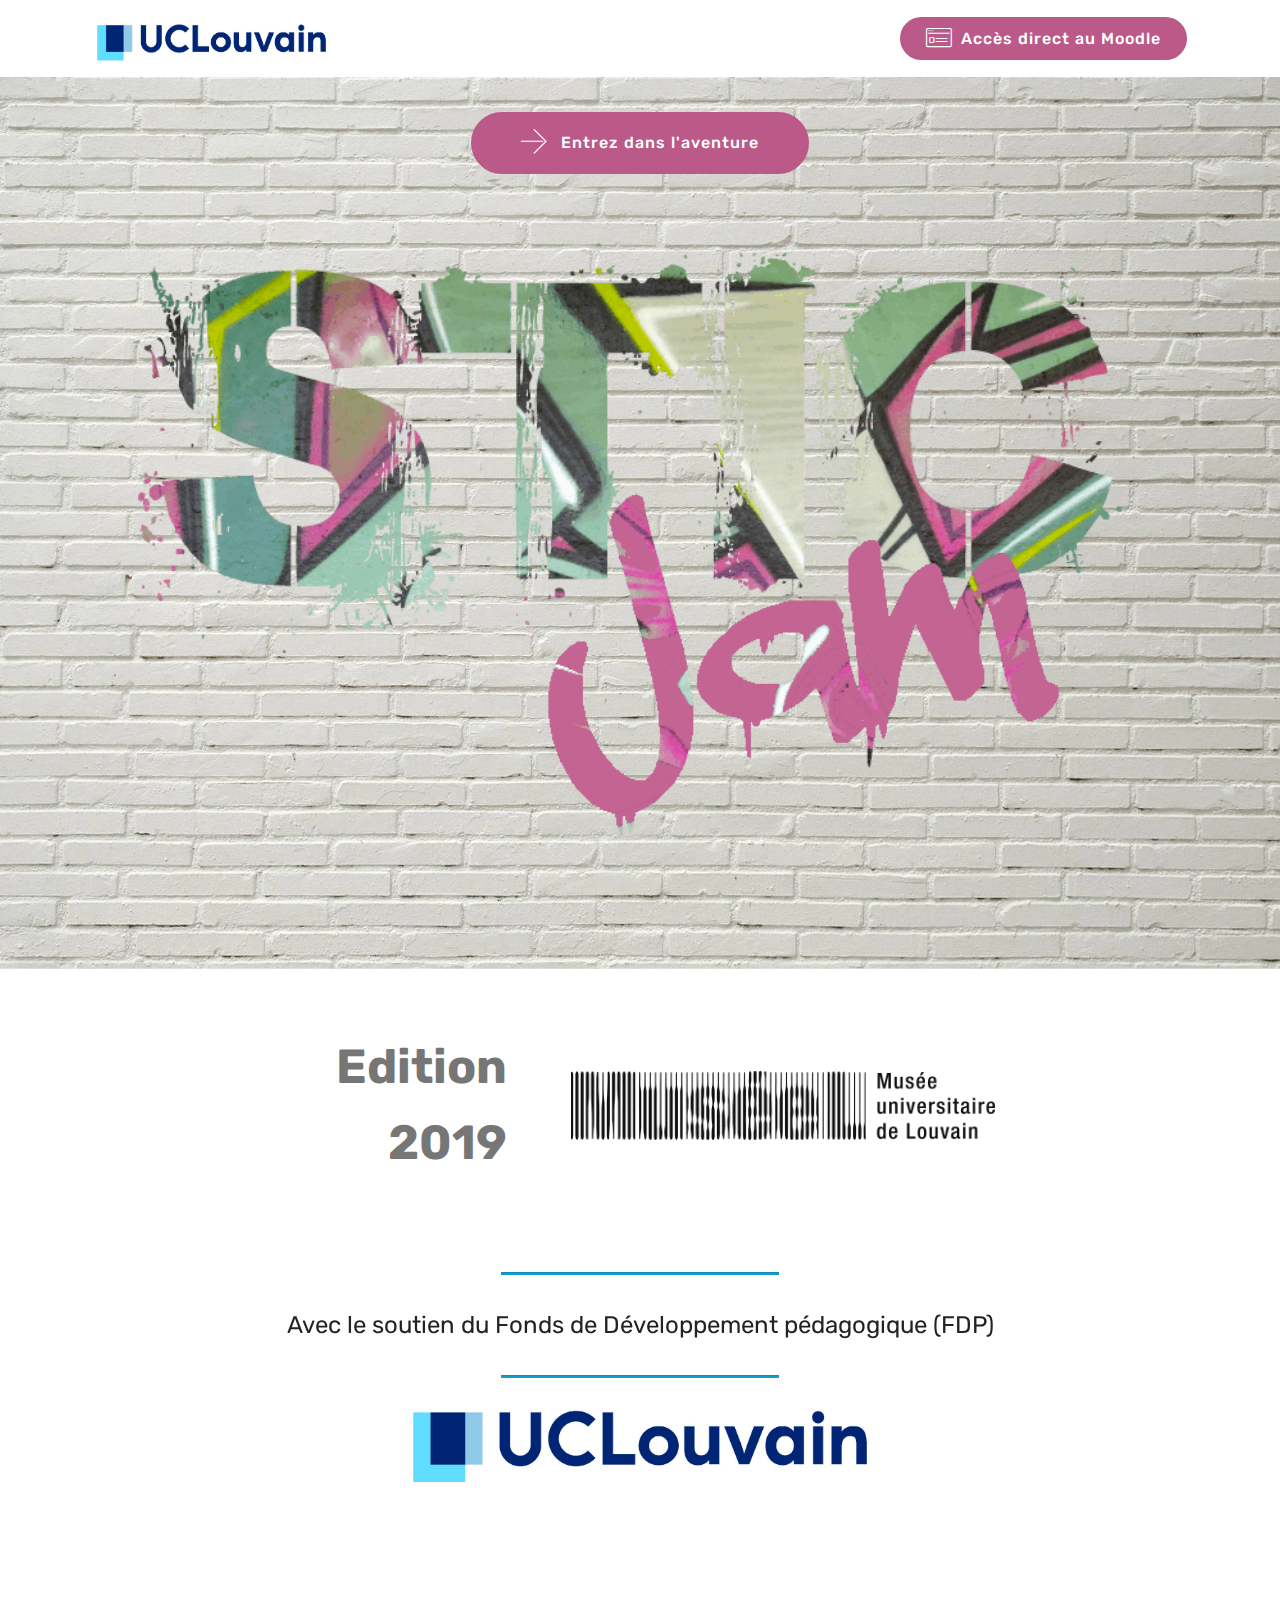
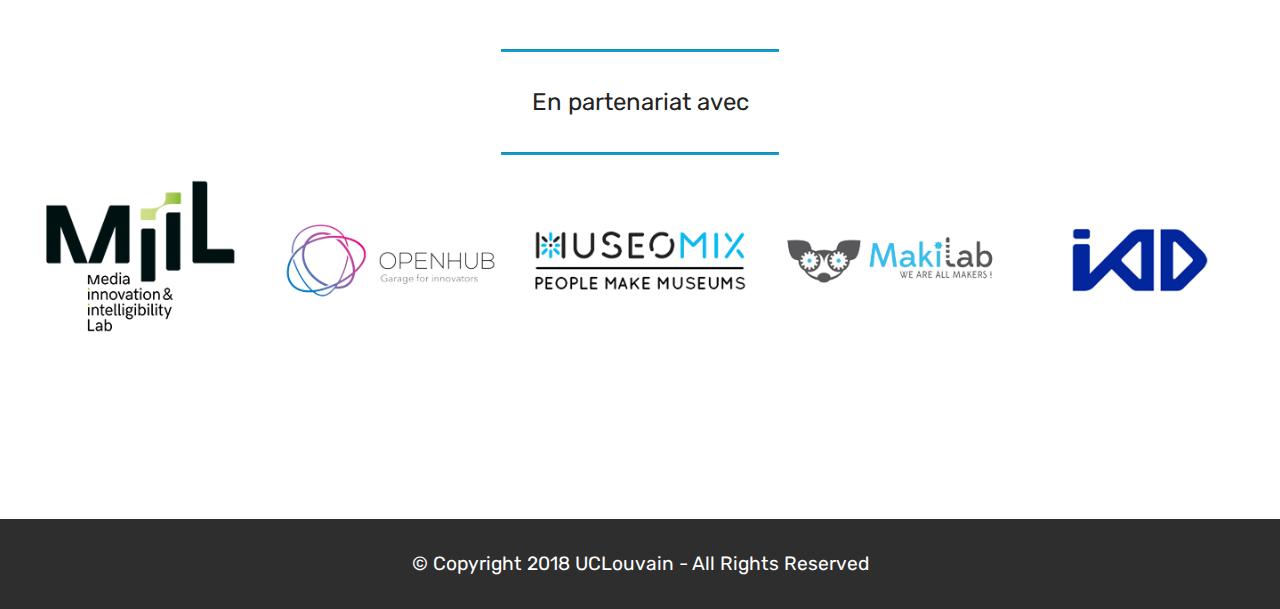
==== commit 88a59aa9: "Add files via upload" ====
--- a/index.html
+++ b/index.html
@@ -56,7 +56,7 @@
     </nav>
 </section>
 
-<section class="engine"><a href="https://mobirise.info/i">free web creation software</a></section><section class="header4 cid-r9b7nRICCz mbr-parallax-background" id="header4-1">
+<section class="engine"><a href="https://mobirise.info/n">free simple web templates</a></section><section class="header4 cid-r9b7nRICCz mbr-parallax-background" id="header4-1">
 
     
 
@@ -120,7 +120,7 @@
     
 
     <figure class="mbr-figure container">
-            <div class="image-block" style="width: 30%;">
+            <div class="image-block" style="width: 47%;">
                 <a href="https://uclouvain.be/fr/etudier/lll/le-fonds-de-developpement-pedagogique.html" target="_blank"><img src="assets/images/-uclouvain-logo-impression-positif-cmjn-1466x339.jpg" width="1400" alt="Logo UCLouvain" title="Logo UCLouvain"></a>
                 
             </div>
@@ -141,61 +141,72 @@
         </div>
 </section>
 
-<section class="features2 cid-r9bumRU2rn" id="features2-c">
-
-    
-
-    
-    
-    <div class="container">
+<section class="features17 cid-r9X2hB5hzM" id="features17-1f">
+    
+    
+
+    
+    <div class="container-fluid">
         <div class="media-container-row">
-            <div class="card p-3 col-12 col-md-6 col-lg-3">
-                <div class="card-wrapper">
-                    <div class="card-img">
-                        <a href="https://uclouvain.be/fr/instituts-recherche/ilc/miil" target="_blank"><img src="assets/images/miil-small-589x480.png" alt="MiiL" title="Logo MiiL"></a>
-                    </div>
-                    <div class="card-box">
-                        
-                        
-                    </div>
-                </div>
-            </div>
-
-            <div class="card p-3 col-12 col-md-6 col-lg-3">
-                <div class="card-wrapper">
-                    <div class="card-img">
-                        <a href="http://www.openhub.be/" target="_blank"><img src="assets/images/openhub-676x240.png" alt="OpenHub" title="Logo OpenHub"></a>
-                    </div>
-                    <div class="card-box ">
-                        
-                        
-                    </div>
-                </div>
-            </div>
-
-            <div class="card p-3 col-12 col-md-6 col-lg-3">
-                <div class="card-wrapper">
-                    <div class="card-img">
-                        <a href="https://www.museomix.org/" target="_blank"><img src="assets/images/logo-museomix-304x83.png" alt="Museomix" title="Logo Museomix"></a>
-                    </div>
-                    <div class="card-box">
-                        
-                        
-                    </div>
-                </div>
-            </div>
-
-            <div class="card p-3 col-12 col-md-6 col-lg-3">
-                <div class="card-wrapper">
-                    <div class="card-img">
-                        <a href="https://makilab.org/" target="_blank"><img src="assets/images/makilab-275x183.png" alt="MakiLab" title=""></a>
-                    </div>
-                    <div class="card-box">
-                        
-                        
-                    </div>
-                </div>
-            </div>
+            <div class="card p-3 col-12 col-md-6 my-col">
+                <div class="card-wrapper">
+                    <div class="card-img">
+                        <a href="https://www.miil.be/"><img src="assets/images/miil-small-1-245x200.png" alt="Logo MiiL" title="MiiL"></a>
+                    </div>
+                    <div class="card-box">
+                        
+                        
+                    </div>
+                </div>
+            </div>
+
+            <div class="card p-3 col-12 col-md-6 my-col">
+                <div class="card-wrapper">
+                    <div class="card-img">
+                        <a href="http://www.openhub.be/"><img src="assets/images/openhub-small-245x200.png" alt="Logo OpenHub" title="OpenHub"></a>
+                    </div>
+                    <div class="card-box">
+                        
+                        
+                    </div>
+                </div>
+            </div>
+
+            <div class="card p-3 col-12 col-md-6 my-col">
+                <div class="card-wrapper">
+                    <div class="card-img">
+                        <a href="https://www.museomix.org/" target="_blank"><img src="assets/images/museomix-small-245x200.png" alt="Logo Museomix" title="Museomix"></a>
+                    </div>
+                    <div class="card-box">
+                        
+                        
+                    </div>
+                </div>
+            </div>
+
+            <div class="card p-3 col-12 col-md-6 my-col">
+                <div class="card-wrapper">
+                    <div class="card-img">
+                        <a href="https://makilab.org/" target="_blank"><img src="assets/images/makilab-small-245x200.png" alt="Logo MakiLab" title="MakiLab"></a>
+                    </div>
+                    <div class="card-box">
+                        
+                        
+                    </div>
+                </div>
+            </div>
+            <div class="card p-3 col-12 col-md-6 my-col">
+                <div class="card-wrapper">
+                    <div class="card-img">
+                        <a href="http://www.iad-arts.be/"><img src="assets/images/iad-small-1-245x200.png" alt="Logo IAD" title="ESA IAD"></a>
+                    </div>
+                    <div class="card-box">
+                        
+                        
+                    </div>
+                </div>
+            </div>
+            
         </div>
     </div>
 </section>
--- a/assets/mobirise/css/mbr-additional.css
+++ b/assets/mobirise/css/mbr-additional.css
@@ -1768,7 +1768,7 @@
 .cid-r9b7nRICCz {
   padding-top: 90px;
   padding-bottom: 90px;
-  background-image: url("../../../assets/images/mbr-1920x1280.jpg");
+  background-image: url("../../../assets/images/mbr-1920x1271.jpg");
 }
 .cid-r9b7nRICCz .mbr-figure {
   margin: 0 auto;
@@ -1806,7 +1806,7 @@
 }
 .cid-r9bsfRRFT5 {
   padding-top: 30px;
-  padding-bottom: 30px;
+  padding-bottom: 0px;
   background-color: #ffffff;
 }
 .cid-r9bsfRRFT5 .line {
@@ -1850,7 +1850,7 @@
 }
 .cid-r9bsyFiFqM {
   padding-top: 30px;
-  padding-bottom: 30px;
+  padding-bottom: 0px;
   background-color: #ffffff;
 }
 .cid-r9bsyFiFqM .line {
@@ -1871,25 +1871,44 @@
     width: 100% !important;
   }
 }
-.cid-r9bumRU2rn {
+.cid-r9X2hB5hzM {
   padding-top: 0px;
-  padding-bottom: 0px;
+  padding-bottom: 90px;
   background-color: #ffffff;
 }
-.cid-r9bumRU2rn h4 {
+.cid-r9X2hB5hzM .card-img {
+  background-color: #fff;
+}
+.cid-r9X2hB5hzM .card-box {
+  padding: 2rem;
+}
+.cid-r9X2hB5hzM h4 {
   font-weight: 500;
   margin-bottom: 0;
   text-align: left;
 }
-.cid-r9bumRU2rn p {
+.cid-r9X2hB5hzM p {
+  text-align: left;
+}
+.cid-r9X2hB5hzM .mbr-text {
   color: #767676;
-  text-align: left;
-}
-.cid-r9bumRU2rn .card-box {
-  padding-top: 2rem;
-}
-.cid-r9bumRU2rn .card-wrapper {
+}
+.cid-r9X2hB5hzM .card-wrapper {
   height: 100%;
+  box-shadow: 0px 0px 0px 0px rgba(0, 0, 0, 0);
+  transition: box-shadow 0.3s;
+}
+.cid-r9X2hB5hzM .card-wrapper:hover {
+  box-shadow: 0px 0px 30px 0px rgba(0, 0, 0, 0.05);
+  transition: box-shadow 0.3s;
+}
+@media (min-width: 992px) {
+  .cid-r9X2hB5hzM .my-col {
+    flex: 0 0 20%;
+    max-width: 20%;
+    padding: 15px;
+    -webkit-flex: 0 0 20%;
+  }
 }
 .cid-r9gKe3RZnp {
   padding-top: 30px;
@@ -2951,9 +2970,9 @@
   }
 }
 .cid-r9cmOIFIpf {
-  padding-top: 90px;
+  padding-top: 75px;
   padding-bottom: 90px;
-  background-image: url("../../../assets/images/mbr-1920x1280.jpg");
+  background-image: url("../../../assets/images/mbr-1920x1382.jpg");
 }
 @media (min-width: 992px) {
   .cid-r9cmOIFIpf .mbr-figure {
